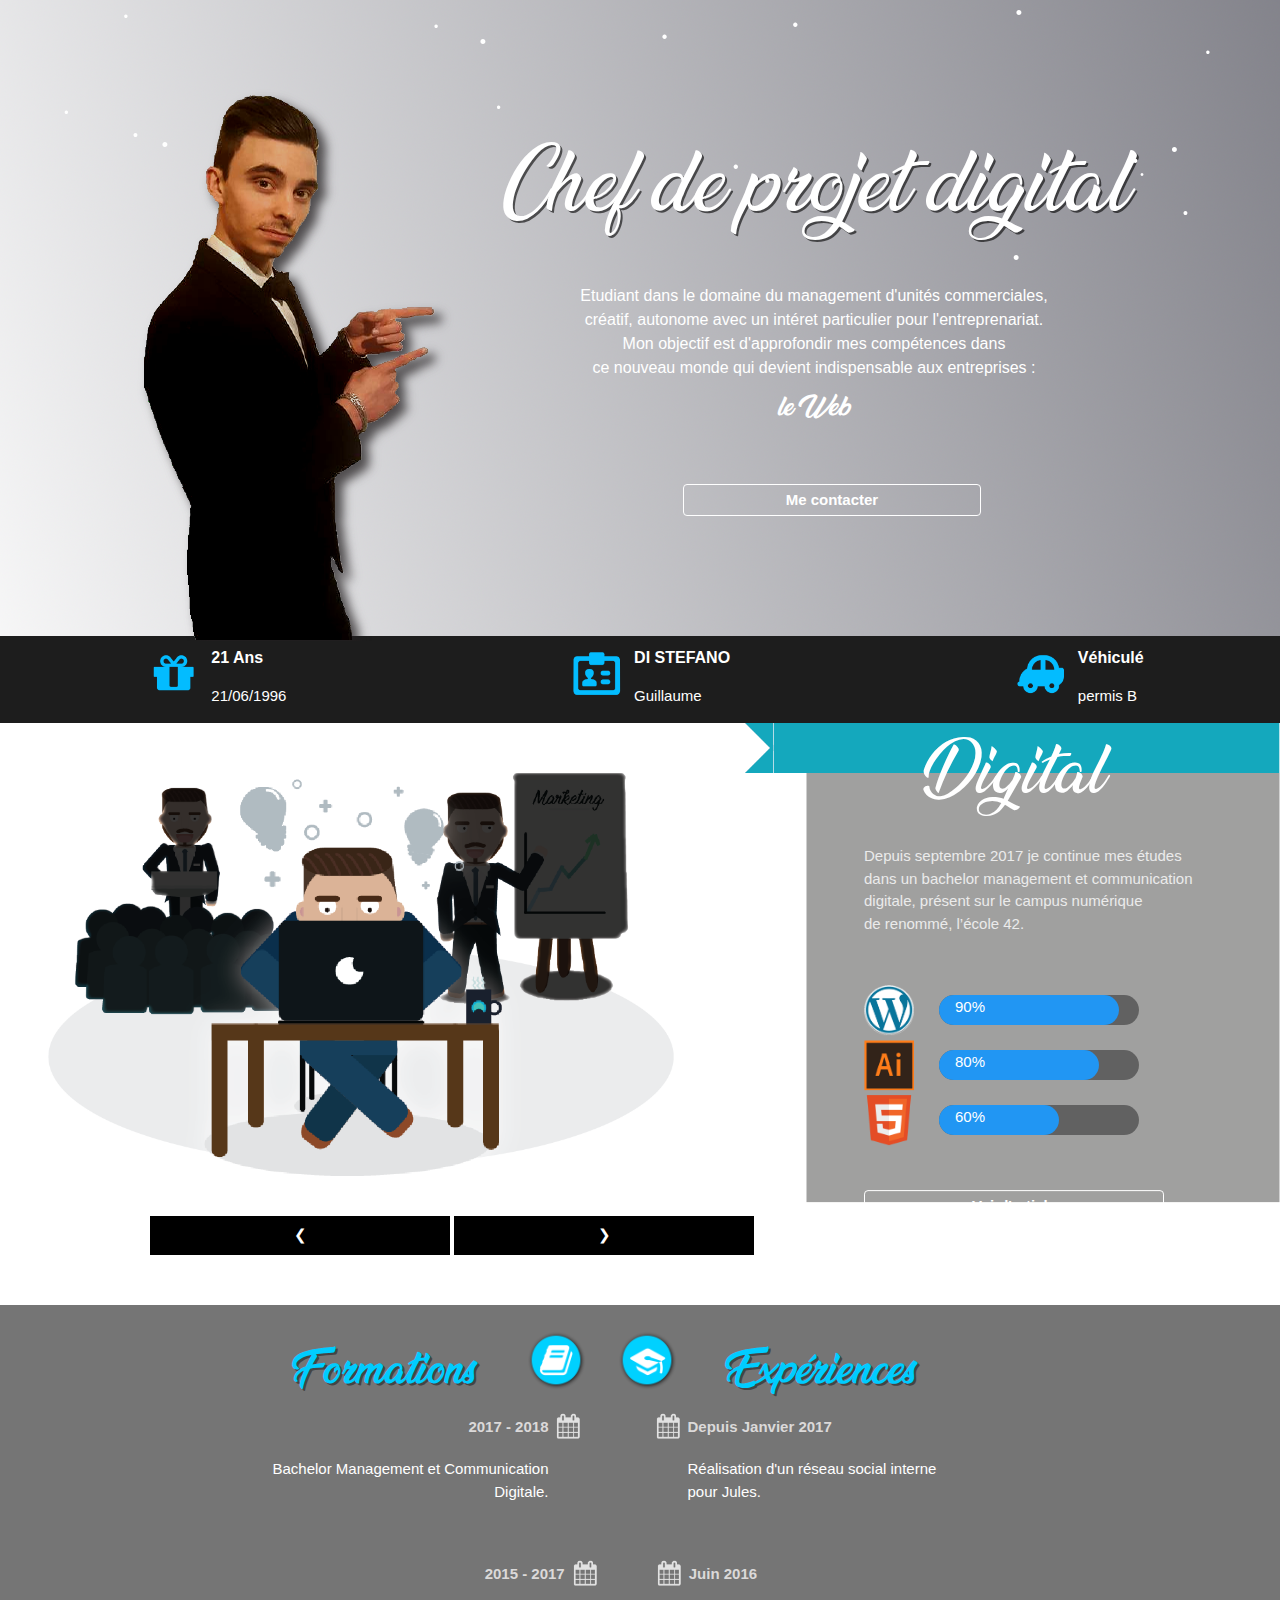
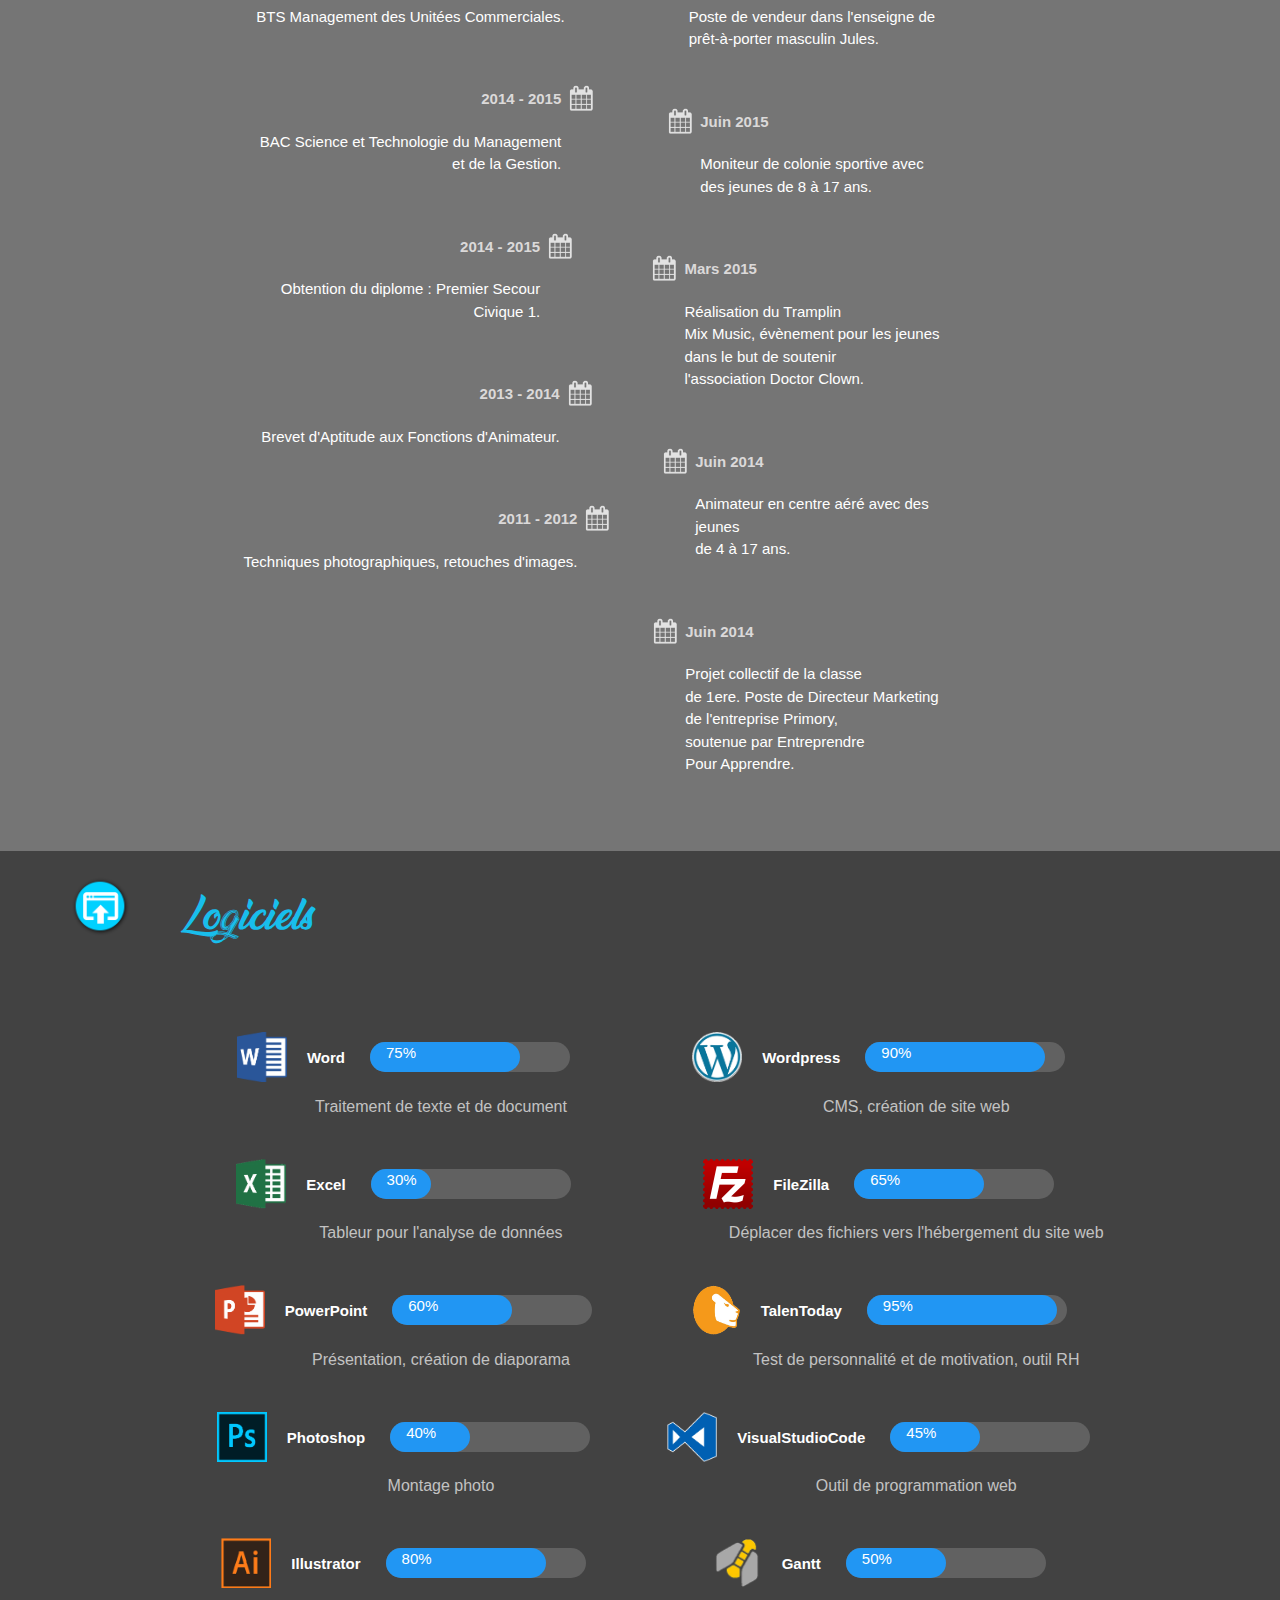
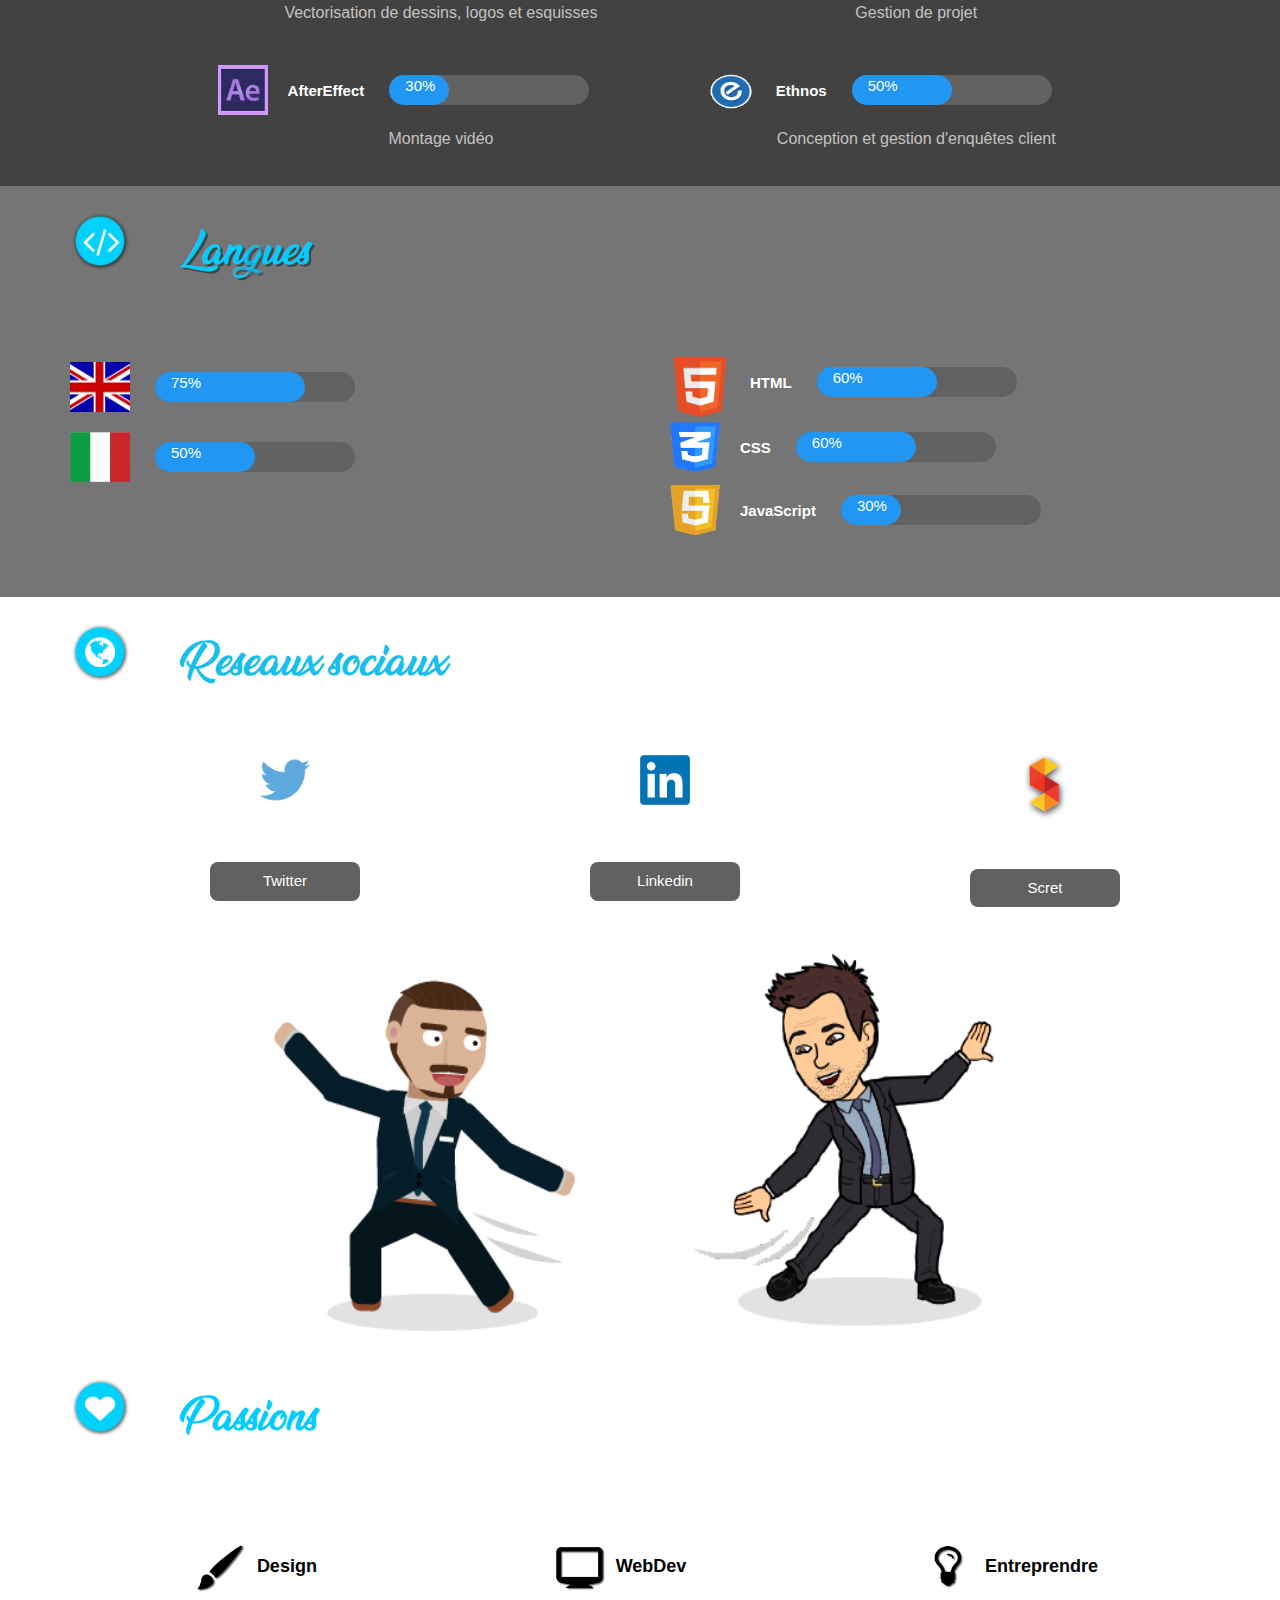
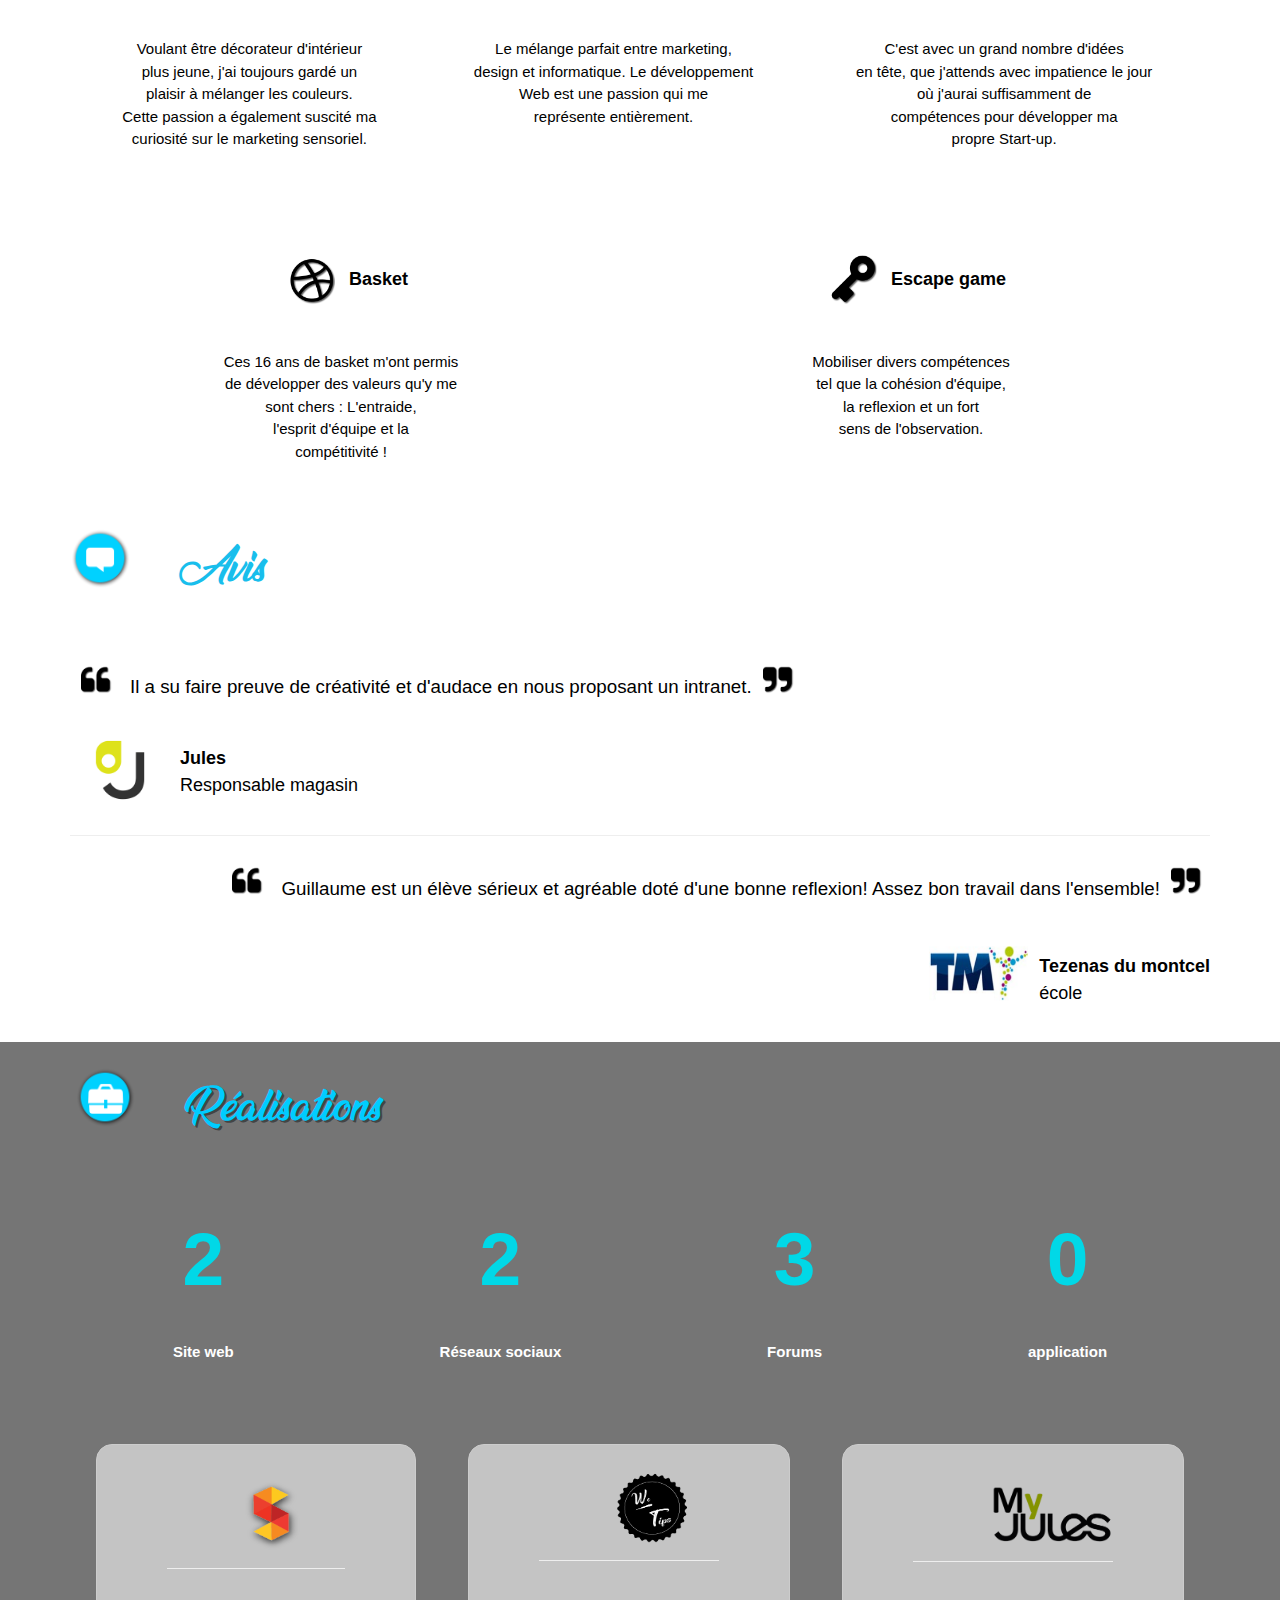
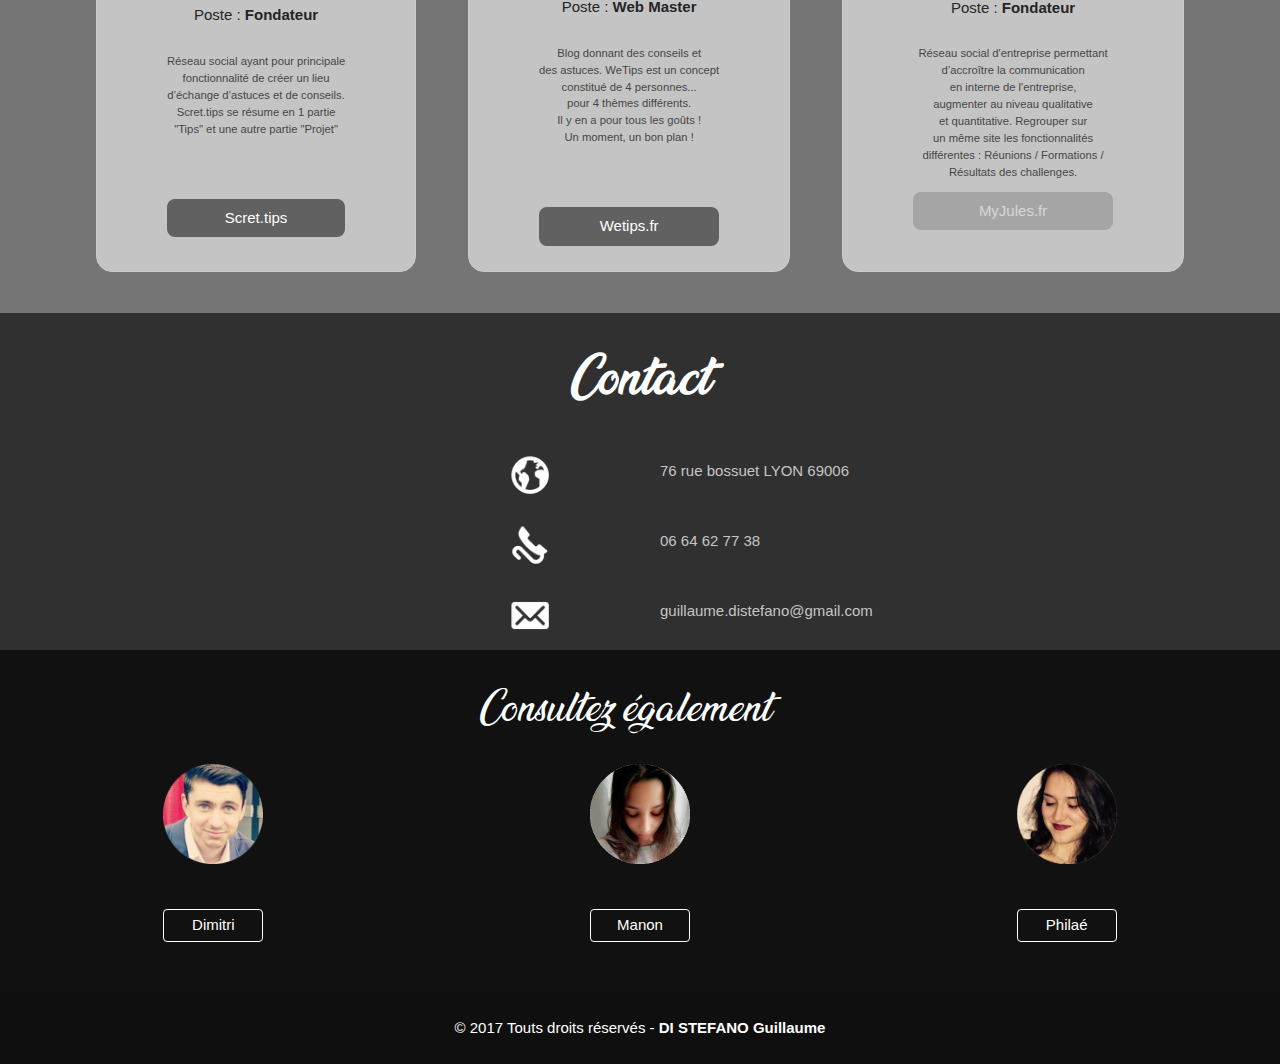
==== index.html @ eafaacdc "Upload 9" ====
<!Doctype html>

<html  lang="fr">

<head>
    <title>DI STEFANO Guillaume</title>
    <meta name="description" content="Etudiant en alternant dans le domaine du management et de la communication digitale. Créatif, autonome et entrepreneur."
    />
    <link rel="stylesheet" href="w3/w3.css" />
    <link rel="stylesheet" href="index.css" />
    <meta charset="UTF-8" />

    <!-- Chute de neige -->
    <script src="snowstorm.js"></script>

    <!-- Carousel -->
    <style>
        .mySlides {
            display: none
        }

        .w3-left,
        .w3-right,
        .w3-badge {
            cursor: pointer
        }

        .w3-badge {
            height: 13px;
            width: 13px;
            padding: 0
        }
    </style>

    <!-- Google analytics -->
    <script async src="https://www.googletagmanager.com/gtag/js?id=UA-108250518-1"></script>
    <script>
        window.dataLayer = window.dataLayer || [];
        function gtag() { dataLayer.push(arguments); }
        gtag('js', new Date());
        gtag('config', 'UA-108250518-1');
    </script>
</head>

<body>
    <header>
        <img src="images/hub.png" alt="guillaume-thème3">
        <div class="contain">
            <h1 style="text-shadow:2px 2px 0 #0202029c;font-size:500%;text-align:center" class="w3-container w3-text-white">Chef de projet digital</h1>
            <h6 style="text-align:center" class="w3-text-white">Etudiant dans le domaine du management d'unités commerciales,
                <br> créatif, autonome avec un intéret particulier pour l'entreprenariat.
                <br> Mon objectif est d'approfondir mes compétences dans
                <br>ce nouveau monde qui devient indispensable aux entreprises :
            </h6>
            <h5 style="text-align:center;font-size:150%" class="w3-text-white">
                <b>le Web</b>
            </h5>
            <a href="#contact" class="w3-button w3-round w3-border w3-border-white w3-text-white w3-padding-small w3-btn w3-ripple w3-hover-white"
                style="width:45%">
                <b>Me contacter</b>
            </a>
        </div>
    </header>
    <section>
        <!--Informations-->
        <div class="info">
            <div class="age">
                <img src="icones/anniversaire.png" alt="anniversaire" width="75" height="75">
                <div>
                    <h6 class="w3-text-white">
                        <b>21 Ans</b>
                    </h6>
                    <p class="w3-text-white">21/06/1996</p>
                </div>
            </div>
            <div class="identite">
                <img src="icones/identité.png" alt="identité" width="75" height="75">
                <div>
                    <h6 class="w3-text-white">
                        <b>DI STEFANO</b>
                    </h6>
                    <p class="w3-text-white">Guillaume</p>
                </div>
            </div>
            <div class="voiture">
                <img src="icones/voiture.png" alt="voiture" width="75" height="75">
                <div>
                    <h6 class="w3-text-white">
                        <b>Véhiculé</b>
                    </h6>
                    <p class="w3-text-white">permis B</p>
                </div>
            </div>
        </div>
        <!--carousel-->
        <div class="carousel w3-content w3-display-container carousel" style="max-width:100%">
            <div class="slide w3-display-container mySlides w3-animate-opacity">
                <img src="images/digital.png" alt="digital" style="width:100%">
                <div class="w3-display-right w3-container">
                    <h1 style="font-size:400%; color:rgb(255, 255, 255);text-align:center">Digital</h1>
                    <p style="font-size:100%; color:rgb(235, 235, 235)" class="paragraphe">Depuis septembre 2017 je continue mes études
                        <br>dans un bachelor management et communication
                        <br>digitale, présent sur le campus numérique
                        <br>de renommé, l’école 42.</p>
                    <div class="log-row">
                        <img src="images/wordpress.png" alt="Wordpress" width="50" height="50">
                        <div class="w3-dark-grey w3-round-xlarge barre" style="height:30px;width:200px">
                            <div class="w3-container w3-blue w3-round-xlarge" style="height:30px;width:90%">90%</div>
                        </div>
                    </div>
                    <div class="log-row">
                        <img src="images/illustrator.png" alt="Illustrator" width="50" height="50">
                        <div class="w3-dark-grey w3-round-xlarge barre" style="height:30px;width:200px">
                            <div class="w3-container w3-blue w3-round-xlarge" style="height:30px;width:80%">80%</div>
                        </div>
                    </div>
                    <div class="log-row">
                        <img src="images/html.png" alt="HTML" width="50" height="50">
                        <div class="w3-dark-grey w3-round-xlarge barre" style="height:30px;width:200px">
                            <div class="w3-container w3-blue w3-round-xlarge" style="height:30px;width:60%">60%</div>
                        </div>
                    </div>
                    <a href="digital.html" class="w3-button w3-round w3-border w3-border-white w3-text-white w3-padding-small w3-btn w3-ripple w3-hover-white"
                        style="width:75%">
                        <b>Voir l'article</b>
                    </a>
                </div>
            </div>
            <div class="slide w3-display-container mySlides w3-animate-opacity">
                <img src="images/management.png" alt="management" style="width:100%">
                <div class="w3-display-right w3-container">
                    <h1 style="font-size:400%; color:rgb(255, 255, 255);text-align:center">Management</h1>
                    <p style="font-size:100%; color:rgb(235, 235, 235)" class="paragraphe">Lorem IPSUM, cest texte est une description de
                        <br> mon approche du management, exemple de
                        <br> l'orem ipsum</p>
                    <div class="log-row">
                        <img src="images/talentoday.png" alt="Talentoday" width="50" height="50">
                        <div class="w3-dark-grey w3-round-xlarge barre" style="height:30px;width:200px">
                            <div class="w3-container w3-blue w3-round-xlarge" style="height:30px;width:95%">95%</div>
                        </div>
                    </div>
                    <div class="log-row">
                        <img src="images/gantt.png" alt="Gantt" width="50" height="50">
                        <div class="w3-dark-grey w3-round-xlarge barre" style="height:30px;width:200px">
                            <div class="w3-container w3-blue w3-round-xlarge" style="height:30px;width:50%">50%</div>
                        </div>
                    </div>
                    <a href="management.html" class="w3-button w3-round w3-border w3-border-white w3-text-white w3-padding-small w3-btn w3-ripple w3-hover-white"
                        style="width:75%">
                        <b>Voir l'article</b>
                    </a>
                </div>
            </div>
            <div class="slide w3-display-container mySlides w3-animate-opacity">
                <img src="images/marketing.png" alt="marketing" style="width:100%">
                <div class="w3-display-right w3-container">
                    <h1 style="font-size:400%; color:rgb(255, 255, 255);text-align:center">Marketing</h1>
                    <p style="font-size:100%; color:rgb(235, 235, 235)" class="paragraphe">depuis septembre 2017 je continue mes études dans
                        <br>un bachelor management et communication digitale,
                        <br>présent sur le campus numérique de renommé, l’école 42.</p>
                    <div class="log-row">
                        <img src="images/ethnos.png" alt="Ethnos" width="50" height="50">
                        <div class="w3-dark-grey w3-round-xlarge barre" style="height:30px;width:200px">
                            <div class="w3-container w3-blue w3-round-xlarge" style="height:30px;width:50%">50%</div>
                        </div>
                    </div>
                    <a href="marketing.html" class="w3-button w3-round w3-border w3-border-white w3-text-white w3-padding-small w3-btn w3-ripple w3-hover-white"
                        style="width:75%">
                        <b>Voir l'article</b>
                    </a>
                </div>
            </div>
            <div class="button-slider">
                <button class="w3-button w3-black w3-hover-teal" style="width:300px" onclick="plusDivs(-1)">&#10094;</button>
                <button class="w3-button w3-black w3-hover-teal" style="width:300px" onclick="plusDivs(1)">&#10095;</button>
            </div>
            <script>
                var slideIndex = 1;
                showDivs(slideIndex);

                function plusDivs(n) {
                    showDivs(slideIndex += n);
                }

                function currentDiv(n) {
                    showDivs(slideIndex = n);
                }

                function showDivs(n) {
                    var i;
                    var x = document.getElementsByClassName("mySlides");
                    var dots = document.getElementsByClassName("demo");
                    if (n > x.length) { slideIndex = 1 }
                    if (n < 1) { slideIndex = x.length }
                    for (i = 0; i < x.length; i++) {
                        x[i].style.display = "none";
                    }
                    for (i = 0; i < dots.length; i++) {
                        dots[i].className = dots[i].className.replace(" w3-white", "");
                    }
                    x[slideIndex - 1].style.display = "block";
                    dots[slideIndex - 1].className += " w3-white";
                }
            </script>
            <!--Exp + formations-->
            <div class="cv">
                <div class="formation">
                    <div class="titre">
                        <h2 style="font-size:250%; text-shadow:2px 2px 0 #444444;color:rgb(0, 204, 255)">
                            <b>Formations</b>
                        </h2>
                        <img src="icones/formations.png" alt="formations" width="60" height="60">
                    </div>
                    <div class="form-contain">
                        <div class="contain">
                            <div class="inf">
                                <h6 style="font-size:100%;text-align:right;color:rgb(219, 217, 217)">
                                    <b>2017 - 2018</b>
                                </h6>
                                <h5 style="font-size:100%;text-align:right;color:rgb(255, 255, 255)">Bachelor Management et Communication
                                    <br> Digitale.</h5>
                            </div>
                            <img src="icones/calendrier.png" alt="calendrier" width="40" height="40">
                        </div>
                        <div class="contain">
                            <div class="inf">
                                <h6 style="font-size:100%;text-align:right;color:rgb(219, 217, 217)">
                                    <b>2015 - 2017</b>
                                </h6>
                                <h5 style="font-size:100%;text-align:right;color:rgb(255, 255, 255)">BTS Management des Unitées Commerciales.</h5>
                            </div>
                            <img src="icones/calendrier.png" alt="calendrier" width="40" height="40">
                        </div>
                        <div class="contain">
                            <div class="inf">
                                <h6 style="font-size:100%;text-align:right;color:rgb(219, 217, 217)">
                                    <b>2014 - 2015</b>
                                </h6>
                                <h5 style="font-size:100%;text-align:right;color:rgb(255, 255, 255)">BAC Science et Technologie du Management
                                    <br>et de la Gestion.</h5>
                            </div>
                            <img src="icones/calendrier.png" alt="calendrier" width="40" height="40">
                        </div>
                        <div class="contain">
                            <div class="inf">
                                <h6 style="font-size:100%;text-align:right;color:rgb(219, 217, 217)">
                                    <b>2014 - 2015</b>
                                </h6>
                                <h5 style="font-size:100%;text-align:right;color:rgb(255, 255, 255)">Obtention du diplome : Premier Secour
                                    <br>Civique 1.</h5>
                            </div>
                            <img src="icones/calendrier.png" alt="calendrier" width="40" height="40">
                        </div>
                        <div class="contain">
                            <div class="inf">
                                <h6 style="font-size:100%;text-align:right;color:rgb(219, 217, 217)">
                                    <b>2013 - 2014</b>
                                </h6>
                                <h5 style="font-size:100%;text-align:right;color:rgb(255, 255, 255)">Brevet d'Aptitude aux Fonctions d'Animateur.</h5>
                            </div>
                            <img src="icones/calendrier.png" alt="calendrier" width="40" height="40">
                        </div>
                        <div class="contain">
                            <div class="inf">
                                <h6 style="font-size:100%;text-align:right;color:rgb(219, 217, 217)">
                                    <b>2011 - 2012</b>
                                </h6>
                                <h5 style="font-size:100%;text-align:right;color:rgb(255, 255, 255)">Techniques photographiques, retouches d'images.</h5>
                            </div>
                            <img src="icones/calendrier.png" alt="calendrier" width="40" height="40">
                        </div>
                    </div>
                </div>
                <div class="experience">
                    <div class="titre">
                        <img src="icones/experiences.png" alt="experiences" width="60" height="60">
                        <h2 style="font-size:250%; text-shadow:2px 2px 0 #444444;color:rgb(0, 204, 255)">
                            <b>Expériences</b>
                        </h2>
                    </div>
                    <div class="exp-contain">
                        <div class="contain">
                            <img src="icones/calendrier.png" alt="calendrier" width="40" height="40">
                            <div class="inf">
                                <h6 style="font-size:100%;color:rgb(219, 217, 217)">
                                    <b>Depuis Janvier 2017</b>
                                </h6>
                                <h5 style="font-size:100%;color:rgb(255, 255, 255)">Réalisation d'un réseau social interne
                                    <br> pour Jules.</h5>
                            </div>
                        </div>
                        <div class="contain">
                            <img src="icones/calendrier.png" alt="calendrier" width="40" height="40">
                            <div class="inf">
                                <h6 style="font-size:100%;color:rgb(219, 217, 217)">
                                    <b>Juin 2016</b>
                                </h6>
                                <h5 style="font-size:100%;color:rgb(255, 255, 255)">Poste de vendeur dans l'enseigne de
                                    <br>prêt-à-porter masculin Jules.</h5>
                            </div>
                        </div>
                        <div class="contain">
                            <img src="icones/calendrier.png" alt="calendrier" width="40" height="40">
                            <div class="inf">
                                <h6 style="font-size:100%;color:rgb(219, 217, 217)">
                                    <b>Juin 2015</b>
                                </h6>
                                <h5 style="font-size:100%;color:rgb(255, 255, 255)">Moniteur de colonie sportive avec
                                    <br>des jeunes de 8 à 17 ans.</h5>
                            </div>
                        </div>
                        <div class="contain">
                            <img src="icones/calendrier.png" alt="calendrier" width="40" height="40">
                            <div class="inf">
                                <h6 style="font-size:100%;color:rgb(219, 217, 217)">
                                    <b>Mars 2015</b>
                                </h6>
                                <h5 style="font-size:100%;color:rgb(255, 255, 255)">Réalisation du Tramplin
                                    <br> Mix Music, évènement pour les jeunes
                                    <br> dans le but de soutenir
                                    <br> l'association Doctor Clown.</h5>
                            </div>
                        </div>
                        <div class="contain">
                            <img src="icones/calendrier.png" alt="calendrier" width="40" height="40">
                            <div class="inf">
                                <h6 style="font-size:100%;color:rgb(219, 217, 217)">
                                    <b>Juin 2014</b>
                                </h6>
                                <h5 style="font-size:100%;color:rgb(255, 255, 255)">Animateur en centre aéré avec des
                                    <br>jeunes
                                    <br> de 4 à 17 ans.</h5>
                            </div>
                        </div>
                        <div class="contain">
                            <img src="icones/calendrier.png" alt="calendrier" width="40" height="40">
                            <div class="inf">
                                <h6 style="font-size:100%;color:rgb(219, 217, 217)">
                                    <b>Juin 2014</b>
                                </h6>
                                <h5 style="font-size:100%;color:rgb(255, 255, 255)">Projet collectif de la classe
                                    <br> de 1ere. Poste de Directeur Marketing
                                    <br> de l'entreprise Primory,
                                    <br> soutenue par Entreprendre
                                    <br> Pour Apprendre.</h5>
                            </div>
                        </div>
                    </div>
                </div>
            </div>
            <div class="section">
                <!--LOGICIELS-->
                <div class="logiciels">
                    <div class="titre">
                        <img src="icones/logiciels.png" alt="logiciels" width="60" height="60">
                        <h2 style="font-size:250%; color:rgb(24, 190, 236);">
                            <b>Logiciels</b>
                        </h2>
                    </div>
                    <div class="log-contain">
                        <div class="log-contain-column">
                            <div class="log-contain-column row">
                                <img src="images/word.png" alt="word" width="50" height="50">
                                <p style="text-align:center;color:white">
                                    <b>Word</b>
                                </p>
                                <div class="w3-dark-grey w3-round-xlarge barre" style="height:30px;width:200px">
                                    <div class="w3-container w3-blue w3-round-xlarge" style="height:30px;width:75%">75%</div>
                                </div>
                            </div>
                            <h6 style="text-align:center;color:rgb(194, 194, 194)">Traitement de texte et de document</h6>
                            <div class="log-contain-column row">
                                <img src="images/excel.jpg" alt="excel" width="50" height="50">
                                <p style="text-align:center;color:white">
                                    <b>Excel</b>
                                </p>
                                <div class="w3-dark-grey w3-round-xlarge barre" style="height:30px;width:200px">
                                    <div class="w3-container w3-blue w3-round-xlarge" style="height:30px;width:30%">30%</div>
                                </div>
                            </div>
                            <h6 style="text-align:center;color:rgb(194, 194, 194)">Tableur pour l'analyse de données</h6>
                            <div class="log-contain-column row">
                                <img src="images/powerpoint.jpg" alt="powerpoint" width="50" height="50">
                                <p style="text-align:center;color:white">
                                    <b>PowerPoint</b>
                                </p>
                                <div class="w3-dark-grey w3-round-xlarge barre" style="height:30px;width:200px">
                                    <div class="w3-container w3-blue w3-round-xlarge" style="height:30px;width:60%">60%</div>
                                </div>
                            </div>
                            <h6 style="text-align:center;color:rgb(194, 194, 194)">Présentation, création de diaporama</h6>
                            <div class="log-contain-column row">
                                <img src="images/photoshop.png" alt="PhotoShop" width="50" height="50">
                                <p style="text-align:center;color:white">
                                    <b>Photoshop</b>
                                </p>
                                <div class="w3-dark-grey w3-round-xlarge barre" style="height:30px;width:200px">
                                    <div class="w3-container w3-blue w3-round-xlarge" style="height:30px;width:40%">40%</div>
                                </div>
                            </div>
                            <h6 style="text-align:center;color:rgb(194, 194, 194)">Montage photo</h6>
                            <div class="log-contain-column row">
                                <img src="images/illustrator.png" alt="Illustrator" width="50" height="50">
                                <p style="text-align:center;color:white">
                                    <b>Illustrator</b>
                                </p>
                                <div class="w3-dark-grey w3-round-xlarge barre" style="height:30px;width:200px">
                                    <div class="w3-container w3-blue w3-round-xlarge" style="height:30px;width:80%">80%</div>
                                </div>
                            </div>
                            <h6 style="text-align:center;color:rgb(194, 194, 194)">Vectorisation de dessins, logos et esquisses</h6>
                            <div class="log-contain-column row">
                                <img src="images/Aftereffect.jpg" alt="AfterEffect" width="50" height="50">
                                <p style="text-align:center;color:white">
                                    <b>AfterEffect</b>
                                </p>
                                <div class="w3-dark-grey w3-round-xlarge barre" style="height:30px;width:200px">
                                    <div class="w3-container w3-blue w3-round-xlarge" style="height:30px;width:30%">30%</div>
                                </div>
                            </div>
                            <h6 style="text-align:center;color:rgb(194, 194, 194)">Montage vidéo</h6>
                        </div>
                        <div class="log-contain-column">
                            <div class="log-contain-column row">
                                <img src="images/wordpress.png" alt="Wordpress" width="50" height="50">
                                <p style="text-align:center;color:white">
                                    <b>Wordpress</b>
                                </p>
                                <div class="w3-dark-grey w3-round-xlarge barre" style="height:30px;width:200px">
                                    <div class="w3-container w3-blue w3-round-xlarge" style="height:30px;width:90%">90%</div>
                                </div>
                            </div>
                            <h6 style="text-align:center;color:rgb(194, 194, 194)">CMS, création de site web</h6>
                            <div class="log-contain-column row">
                                <img src="images/filezilla.png" alt="Filezilla" width="50" height="50">
                                <p style="text-align:center;color:white">
                                    <b>FileZilla</b>
                                </p>
                                <div class="w3-dark-grey w3-round-xlarge barre" style="height:30px;width:200px">
                                    <div class="w3-container w3-blue w3-round-xlarge" style="height:30px;width:65%">65%</div>
                                </div>
                            </div>
                            <h6 style="text-align:center;color:rgb(194, 194, 194)">Déplacer des fichiers vers l'hébergement du site web</h6>
                            <div class="log-contain-column row">
                                <img src="images/talentoday.png" alt="Talentoday" width="50" height="50">
                                <p style="text-align:center;color:white">
                                    <b>TalenToday</b>
                                </p>
                                <div class="w3-dark-grey w3-round-xlarge barre" style="height:30px;width:200px">
                                    <div class="w3-container w3-blue w3-round-xlarge" style="height:30px;width:95%">95%</div>
                                </div>
                            </div>
                            <h6 style="text-align:center;color:rgb(194, 194, 194)">Test de personnalité et de motivation, outil RH</h6>
                            <div class="log-contain-column row">
                                <img src="images/visual.png" alt="Visual" width="50" height="50">
                                <p style="text-align:center;color:white">
                                    <b>VisualStudioCode</b>
                                </p>
                                <div class="w3-dark-grey w3-round-xlarge barre" style="height:30px;width:200px">
                                    <div class="w3-container w3-blue w3-round-xlarge" style="height:30px;width:45%">45%</div>
                                </div>
                            </div>
                            <h6 style="text-align:center;color:rgb(194, 194, 194)">Outil de programmation web</h6>
                            <div class="log-contain-column row">
                                <img src="images/gantt.png" alt="Gantt" width="50" height="50">
                                <p style="text-align:center;color:white">
                                    <b>Gantt</b>
                                </p>
                                <div class="w3-dark-grey w3-round-xlarge barre" style="height:30px;width:200px">
                                    <div class="w3-container w3-blue w3-round-xlarge" style="height:30px;width:50%">50%</div>
                                </div>
                            </div>
                            <h6 style="text-align:center;color:rgb(194, 194, 194)">Gestion de projet</h6>
                            <div class="log-contain-column row">
                                <img src="images/ethnos.png" alt="Ethnos" width="50" height="50">
                                <p style="text-align:center;color:white">
                                    <b>Ethnos</b>
                                </p>
                                <div class="w3-dark-grey w3-round-xlarge barre" style="height:30px;width:200px">
                                    <div class="w3-container w3-blue w3-round-xlarge" style="height:30px;width:50%">50%</div>
                                </div>
                            </div>
                            <h6 style="text-align:center;color:rgb(194, 194, 194)">Conception et gestion d'enquêtes client</h6>
                        </div>
                    </div>
                </div>
                <!--LANGUES-->
                <div class="langues">
                    <div class="titre">
                        <img src="icones/langues.png" alt="langues" width="60" height="60">
                        <h2 style="font-size:250%; text-shadow:2px 2px 0 #444444;color:rgb(0, 204, 255)">
                            <b>Langues</b>
                        </h2>
                    </div>
                    <div class="lan">
                        <div class="lan-contain">
                            <div class="lan-contain-cult">
                                <img src="images/anglais.png" alt="anglais" width="60" height="50">
                                <div class="w3-dark-grey w3-round-xlarge barre" style="height:30px;width:200px">
                                    <div class="w3-container w3-blue w3-round-xlarge" style="height:30px;width:75%">75%</div>
                                </div>
                            </div>
                            <div class="lan-contain-cult">
                                <img src="images/italien.png" alt="italien" width="60" height="50">
                                <div class="w3-dark-grey w3-round-xlarge barre" style="height:30px;width:200px">
                                    <div class="w3-container w3-blue w3-round-xlarge" style="height:30px;width:50%">50%</div>
                                </div>
                            </div>
                        </div>
                        <div class="w3-light-grey w3-round-xlarge barre" style="height:250px;width:3px"></div>
                        <div class="lan-contain">
                            <div class="lan-contain-prog">
                                <div class="lan-contain-prog-1">
                                    <img src="images/html.png" alt="HTML" width="60" height="60">
                                    <p style="text-align:center;color:white">
                                        <b>HTML</b>
                                    </p>
                                    <div class="w3-dark-grey w3-round-xlarge barre" style="height:30px;width:200px">
                                        <div class="w3-container w3-blue w3-round-xlarge" style="height:30px;width:60%">60%</div>
                                    </div>
                                </div>
                                <div class="lan-contain-prog-1">
                                    <img src="images/css.png" alt="CSS" width="50" height="50">
                                    <p style="text-align:center;color:white">
                                        <b>CSS</b>
                                    </p>
                                    <div class="w3-dark-grey w3-round-xlarge barre" style="height:30px;width:200px">
                                        <div class="w3-container w3-blue w3-round-xlarge" style="height:30px;width:60%">60%</div>
                                    </div>
                                </div>
                                <div class="lan-contain-prog-1">
                                    <img src="images/javascript.png" alt="langues" width="50" height="50">
                                    <p style="text-align:center;color:white">
                                        <b>JavaScript</b>
                                    </p>
                                    <div class="w3-dark-grey w3-round-xlarge barre" style="height:30px;width:200px">
                                        <div class="w3-container w3-blue w3-round-xlarge" style="height:30px;width:30%">30%</div>
                                    </div>
                                </div>
                            </div>
                        </div>
                    </div>
                </div>
                <!--RS-->
                <div class="rs">
                    <div class="titre">
                        <img src="icones/rs.png" alt="reseaux sociaux" width="60" height="60">
                        <h2 style="font-size:250%; color:rgb(24, 190, 236);">
                            <b>Reseaux sociaux</b>
                        </h2>
                    </div>
                    <div class="rs-contain">
                        <div class="rs-contain-1">
                            <img src="icones/twitter.png" alt="twitter" width="50" height="50">
                            <a href="https://twitter.com/SCRET_tips" class="w3-button w3-ripple w3-dark-grey w3-hover-blue w3-round-large" style="width:150%">Twitter
                            </a>
                        </div>
                        <div class="rs-contain-1">
                            <img src="icones/linkedin.png" alt="linkedin" width="50" height="50">
                            <a href="https://www.linkedin.com/in/guillaume-di-stefano-882b91112/" class="w3-button w3-ripple w3-dark-grey w3-hover-blue w3-round-large"
                                style="width:150%">Linkedin
                            </a>
                        </div>
                        <div class="rs-contain-1">
                            <img src="images/scret.png" alt="scret" width="50" height="75">
                            <a href="http://scret.tips/membres/distef/" class="w3-button w3-ripple w3-dark-grey w3-hover-blue w3-round-large" style="width:150%">Scret
                            </a>
                        </div>
                    </div>
                    <div class="rs-image">
                        <img src="images/rs.png" alt="reseaux sociaux" width="750" height="400">
                    </div>
                </div>
                <!--PASSIONS-->
                <div class="passions">
                    <div class="titre">
                        <img src="icones/passions.png" alt="passions" width="60" height="60">
                        <h2 style="font-size:250%; color:rgb(0, 204, 255)">
                            <b>Passions</b>
                        </h2>
                    </div>
                    <div class="pas-contain">
                        <div class="pass-contain-1">
                            <div class="titre">
                                <img src="icones/design.png" alt="Design" width="75" height="75">
                                <h5 style="text-align:center;color:rgb(0, 0, 0)">
                                    <b>Design</b>
                                </h5>
                            </div>
                            <p style="text-align:center;color:rgb(0, 0, 0)">Voulant être décorateur d'intérieur
                                <br> plus jeune, j'ai toujours gardé un
                                <br> plaisir à mélanger les couleurs.
                                <br> Cette passion a également suscité ma
                                <br> curiosité sur le marketing sensoriel.</p>
                        </div>
                        <div class="pass-contain-1">
                            <div class="titre">
                                <img src="icones/devweb.png" alt="DevWeb" width="75" height="75">
                                <h5 style="text-align:center;color:rgb(0, 0, 0)">
                                    <b>WebDev</b>
                                </h5>
                            </div>
                            <p style="text-align:center;color:rgb(0, 0, 0)">Le mélange parfait entre marketing,
                                <br> design et informatique. Le développement
                                <br> Web est une passion qui me
                                <br> représente entièrement.</p>
                        </div>
                        <div class="pass-contain-1">
                            <div class="titre">
                                <img src="icones/entrepreunariat.png" alt="entreprendre" width="75" height="75">
                                <h5 style="text-align:center;color:rgb(0, 0, 0)">
                                    <b>Entreprendre</b>
                                </h5>
                            </div>
                            <p style="text-align:center;color:rgb(0, 0, 0)">C'est avec un grand nombre d'idées
                                <br> en tête, que j'attends avec impatience le jour
                                <br> où j'aurai suffisamment de
                                <br> compétences pour développer ma
                                <br> propre Start-up.</p>
                        </div>
                    </div>
                    <div class="pas-contain">
                        <div class="pass-contain-1">
                            <div class="titre">
                                <img src="icones/basket.png" alt="basket" width="75" height="75">
                                <h5 style="text-align:center;color:rgb(0, 0, 0)">
                                    <b>Basket</b>
                                </h5>
                            </div>
                            <p style="text-align:center;color:rgb(0, 0, 0)">Ces 16 ans de basket m'ont permis
                                <br> de développer des valeurs qu'y me
                                <br> sont chers : L'entraide,
                                <br> l'esprit d'équipe et la
                                <br> compétitivité !</p>
                        </div>
                        <div class="pass-contain-1">
                            <div class="titre">
                                <img src="icones/escapegame.png" alt="EscapeGame" width="75" height="75">
                                <h5 style="text-align:center;color:rgb(0, 0, 0)">
                                    <b>Escape game</b>
                                </h5>
                            </div>
                            <p style="text-align:center;color:rgb(0, 0, 0)">Mobiliser divers compétences
                                <br> tel que la cohésion d'équipe,
                                <br> la reflexion et un fort
                                <br>sens de l'observation.</p>
                        </div>
                    </div>
                </div>
                <!--AVIS-->
                <div class="avis">
                    <div class="titre">
                        <img src="icones/avis.png" alt="avis" width="60" height="60">
                        <h2 style="font-size:250%; color:rgb(24, 190, 236);">
                            <b>Avis</b>
                        </h2>
                    </div>
                    <div class="avi-contain">
                        <div class="avi-contain-1">
                            <img src="icones/open.png" alt="citopen" width="50" height="50">
                            <p style="font-size:125%">Il a su faire preuve de créativité et d'audace en nous proposant un intranet.</p>
                            <img src="icones/close.png" alt="citclose" width="50" height="50">
                        </div>
                        <div class="avi-contain-1-image">
                            <img src="icones/jules.jpg" alt="jules" width="100" height="100">
                            <div class="avi-contain-1-identification">
                                <h5>
                                    <b>Jules</b>
                                    <br>Responsable magasin</h5>
                            </div>
                        </div>
                        <hr>
                        <div class="avi-contain-2">
                            <img src="icones/open.png" alt="citclose" width="50" height="50">
                            <p style="font-size:125%">Guillaume est un élève sérieux et agréable doté d'une bonne reflexion! Assez bon travail dans
                                l'ensemble!
                            </p>
                            <img src="icones/close.png" alt="citclose" width="50" height="50">
                        </div>
                        <div class="avi-contain-2-image">
                            <img src="icones/tezenas.png" alt="tezenas" width="100" height="100">
                            <div class="avi-contain-2-identification">
                                <h5>
                                    <b>Tezenas du montcel</b>
                                    <br>école</h5>
                            </div>
                        </div>
                    </div>
                </div>
                <!--REALISATION-->
                <div class="realisation">
                    <div class="titre">
                        <img src="icones/realisations.png" alt="réalisations" width="60" height="60">
                        <h2 style="font-size:250%; text-shadow:2px 2px 0 #444444;color:rgb(0, 204, 255)">
                            <b>Réalisations</b>
                        </h2>
                    </div>
                    <div class="rea">
                        <div class="rea-contain">
                            <div class="rea-contain-1">
                                <h5 style="text-align:center;color:rgb(1, 216, 231);font-size:500%">
                                    <b>2</b>
                                </h5>
                                <p style="text-align:center;color:white">
                                    <b>Site web</b>
                                </p>
                            </div>
                            <div class="rea-contain-1">
                                <h5 style="text-align:center;color:rgb(1, 216, 231);font-size:500%">
                                    <b>2</b>
                                </h5>
                                <p style="text-align:center;color:white">
                                    <b>Réseaux sociaux</b>
                                </p>
                            </div>
                            <div class="rea-contain-1">
                                <h5 style="text-align:center;color:rgb(1, 216, 231);font-size:500%">
                                    <b>3</b>
                                </h5>
                                <p style="text-align:center;color:white">
                                    <b>Forums</b>
                                </p>
                            </div>
                            <div class="rea-contain-1">
                                <h5 style="text-align:center;color:rgb(1, 216, 231);font-size:500%">
                                    <b>0</b>
                                </h5>
                                <p style="text-align:center;color:white">
                                    <b>application</b>
                                </p>
                            </div>
                        </div>
                        <div class="rea-contain">
                            <div class="rea-contain-2 w3-panel w3-border w3-border-light-grey w3-round-xlarge">
                                <img src="images/scret.png" alt="SCRET" width="60" height="75">
                                <hr>
                                <p style="text-align:center;color:rgb(37, 37, 37)">Poste :
                                    <b>Fondateur</b>
                                </p>
                                <p style="text-align:center;color:rgb(70, 70, 70);font-size:75%">Réseau social ayant pour principale
                                    <br> fonctionnalité de créer un lieu
                                    <br> d’échange d’astuces et de conseils.
                                    <br> Scret.tips se résume en 1 partie
                                    <br> "Tips" et une autre partie "Projet"</p>
                                <a href="http://scret.tips/" class="w3-button w3-ripple w3-dark-grey w3-hover-blue w3-round-large" style="width:100%">Scret.tips
                                </a>
                            </div>
                            <div class="rea-contain-2 w3-panel w3-border w3-border-light-grey w3-round-xlarge">
                                <img src="images/wetips.png" alt="WeTips" width="75" height="75">
                                <hr>
                                <p style="text-align:center;color:rgb(37, 37, 37)">Poste :
                                    <b>Web Master</b>
                                </p>
                                <p style="text-align:center;color:rgb(70, 70, 70);font-size:75%"> Blog donnant des conseils et
                                    <br>des astuces. WeTips est un concept
                                    <br>constitué de 4 personnes...
                                    <br>pour 4 thèmes différents.
                                    <br>Il y en a pour tous les goûts !
                                    <br> Un moment, un bon plan !</p>
                                <a href="http://wetips.fr/" class="w3-button w3-ripple w3-dark-grey w3-hover-blue w3-round-large" style="width:100%">Wetips.fr
                                </a>
                            </div>
                            <div class="rea-contain-2 w3-panel w3-border w3-border-light-grey w3-round-xlarge">
                                <img src="images/myjules.png" alt="WeTips" width="125" height="60">
                                <hr>
                                <p style="text-align:center;color:rgb(37, 37, 37)">Poste :
                                    <b>Fondateur</b>
                                </p>
                                <p style="text-align:center;color:rgb(70, 70, 70);font-size:75%">Réseau social d'entreprise permettant
                                    <br> d’accroître la communication
                                    <br> en interne de l'entreprise,
                                    <br> augmenter au niveau qualitative
                                    <br> et quantitative. Regrouper sur
                                    <br> un même site les fonctionnalités
                                    <br> différentes : Réunions / Formations /
                                    <br>Résultats des challenges.</p>
                                <button class="w3-button w3-ripple w3-dark-grey w3-hover-blue w3-round-large" style="width:100%" disabled>MyJules.fr</button>
                            </div>
                        </div>
                    </div>
                </div>
            </div>
            <!--CONTACT-->
            <div class="contact" id="contact">
                <div class="titre">
                    <h2 style="font-size:300%; text-align:center;color:rgb(255, 255, 255)">
                        <b>Contact</b>
                    </h2>
                </div>
                <div class="con-contain">
                    <img src="icones/map.png" alt="langues" width="60" height="60">
                    <p style="text-align:center;color:rgb(197, 197, 197)">76 rue bossuet LYON 69006</p>
                </div>
                <div class="con-contain">
                    <img src="icones/phone.png" alt="langues" width="60" height="60">
                    <p style="text-align:center;color:rgb(197, 197, 197)">06 64 62 77 38</p>
                </div>
                <div class="con-contain">
                    <img src="icones/mail.png" alt="langues" width="60" height="60">
                    <p style="text-align:center;color:rgb(197, 197, 197)">guillaume.distefano@gmail.com</p>
                </div>
            </div>
            <!-- LINKS -->
            <div class="link-title">
                <h1 style="text-align:center;color:rgb(255, 255, 255)">Consultez également</h1>
            </div>
            <div class="links">
                <div class="profil">
                    <img src="images/dim.png" alt="dimitri" width="100" height="100">
                    <a href="https://esdes-tonnaire-dimitri.github.io/" class="w3-button w3-round w3-border w3-border-white w3-text-white w3-padding-small w3-btn w3-ripple w3-hover-white"
                        style="width:100%">
                        Dimitri
                    </a>
                </div>
                <div class="profil">
                    <img src="images/man.png" alt="manon" width="100" height="100">
                    <a href="https://esdes-ulrich-manon.github.io/" class="w3-button w3-round w3-border w3-border-white w3-text-white w3-padding-small w3-btn w3-ripple w3-hover-white"
                        style="width:100%">
                        Manon
                    </a>
                </div>
                <div class="profil">
                    <img src="images/phi.png" alt="philaé" width="100" height="100">
                    <a href="https://esdes-nazon-philae.github.io/" class="w3-button w3-round w3-border w3-border-white w3-text-white w3-padding-small w3-btn w3-ripple w3-hover-white"
                        style="width:100%">
                        Philaé
                    </a>
                </div>
            </div>
        </div>
    </section>
    <!--FOOTER-->
    <footer>
        <p style="text-align:center" class="w3-text-white">© 2017 Touts droits réservés -
            <b>DI STEFANO Guillaume</b>
        </p>
    </footer>
</body>

</html>
---- index.css ----
<!Doctype html>{
}
@font-face {
	font-family: "Ananda font";
	src: url('font/Ananda-Personal-Use.ttf');
}
header{
    display: flex;
    flex-direction: row;
    justify-content: center;
    background-image:url(images/Back.png);
    padding-top:75px;
}
header a{
    margin-top:50px;
    margin-left:200px;
    display: flex;
    flex-direction: row;  
}
header .contain h1{
    font-family: "Ananda font", sans-serif;
    margin-top:50px;
    margin-bottom:45px;
}
header .contain h5{
    font-family: "Ananda font", sans-serif;
}
h2{
    font-family: "Ananda font", sans-serif;   
}
.info{
    display: flex;
    flex-direction: row;
    justify-content: space-around;
    background-color: rgb(29, 29, 29);
}
.age{
    display: flex;
}
.identite{
    display: flex;
}
.voiture{
    display: flex;
}
.carousel .slide .log-row{
    display: flex;
    flex-direction: row;
    margin-top:10px;
    margin-right:50px;
}
.carousel .paragraphe{
    margin-top:30px;
    margin-bottom:50px;
}
.carousel h1{
    font-family: "Ananda font", sans-serif;
    margin-right:100px;
}
.carousel a{
    margin-top:50px;
}
.button-slider{
    margin-left:150px;
    margin-bottom:50px;
}
.bar{
    display: flex;
    flex-direction: row;
    justify-content: center;    
}
.cv{
    display: flex;
    justify-content: center;
    background-color: rgb(117, 117, 117);
    padding-top: 25px;
    padding-bottom: 25px;
    padding-right: 70px;
}
.cv experience{
    display: flex;
    flex-direction: column;
    justify-content: space-around;
}
.cv formation{
    display: flex;
    flex-direction: column;
    justify-content: space-around;
}
.cv .inf{
    display: flex;
    flex-direction: column;
}
.cv .form-contain{
    display: flex;
    flex-direction: column;
    
}
.cv .contain{
    display: flex;
    flex-direction: row;
    justify-content: center;
}
.cv h2{
    margin-left:50px;
    margin-right:50px;
    font-size:200%
}
.cv h5{
    margin-bottom: 50px;
}
.titre{  
    display: flex;
    flex-direction: row;
}
.section h1{
    margin-left:50px;
    font-size:200%
}
.logiciels .titre{
    background-color: rgb(66, 66, 66);
    display: flex;
    flex-direction: row;
    padding-left: 70px;
    padding-top: 25px;
    padding-bottom: 25px;
    padding-right: 70px;
}
.logiciels h2{
    margin-left:50px;
}
.logiciels .log-contain{
    display: flex;
    flex-direction: row;
    justify-content: center;
    background-color: rgb(66, 66, 66);
    padding-left: 100px;
    padding-top: 25px;
    padding-bottom: 25px;
    
}
.logiciels .log-contain .log-contain-column{
    display: flex;
    flex-direction: column;
    justify-content: center;
}
.logiciels .log-contain .log-contain-column .row{
    display: flex;
    flex-direction: row;
    justify-content: center;
    margin-top: 30px;
}
.logiciels .log-contain p{
    margin-left:20px;
 
}
.langues .titre{
    background-color: rgb(117, 117, 117);
    display: flex;
    flex-direction: row;
    padding-left: 70px;
    padding-top: 25px;
    padding-bottom: 25px;
    padding-right: 70px;
}
.langues h2{
    margin-left:50px;
}
.langues .lan{
    display: flex;
    flex-direction: row;
    justify-content: space-around;
    background-color: rgb(117, 117, 117);
    padding-bottom: 25px;
}
.langues .lan-contain{
    background-color: rgb(117, 117, 117);
    display: flex;
    flex-direction: column;
    padding-left: 70px;
    padding-top: 25px;
    padding-bottom: 25px;
    padding-right: 70px;
}
.langues .lan-contain .lan-contain-cult{
    display: flex;
    flex-direction:row;
    padding-top: 25px;
}
.langues .lan-contain .lan-contain-prog{
    display: flex;
    padding-top: 10px;
    padding-bottom: 10px;
    flex-direction:column;
}
.langues .lan-contain .lan-contain-prog p{
    margin-left:20px;
}
.langues .lan-contain .lan-contain-prog-1{
    display: flex;
    flex-direction:row;
    margin-right:100px;
    padding-top:10px;
}
.rs .titre{
    background-color: rgb(255, 255, 255);
    display: flex;
    flex-direction: row;
    padding-left: 70px;
    padding-top: 25px;
    padding-bottom: 25px;
    padding-right: 70px;
}
.rs h2{
    margin-left:50px;
}
.rs .rs-contain{
    background-color: rgb(255, 255, 255);
    display: flex;
    flex-direction: row;
    justify-content: space-around;
    padding-left: 70px;
    padding-top: 25px;
    padding-bottom: 25px;
    padding-right: 70px;
}
.rs .rs-contain .rs-contain-1{
    display: flex;
    flex-direction: column;
    justify-content: space-around;
}
.rs .rs-contain .rs-contain-1 img{
    margin-left:50px;
}
.rs .rs-image{
    display: flex;
    flex-direction: row;
    justify-content: center;
    padding-bottom: 25px;
}
.passions .titre{
    background-color: rgb(255, 255, 255);
    display: flex;
    flex-direction: row;
    padding-left: 70px;
    padding-top: 25px;
    padding-bottom: 25px;
    padding-right: 70px;
}
.passions h2{
    margin-left:50px;
}
.passions .pas-contain{
    background-color: rgb(255, 255, 255);
    display: flex;
    flex-direction: row;
    justify-content: space-around;
    padding-left: 70px;
    padding-top: 25px;
    padding-bottom: 25px;
    padding-right: 70px;
}
.passions .pas-contain .pas-contain-1{
    background-color: rgb(117, 117, 117);
    display: flex;
    flex-direction: column;
    justify-content: space-around;
}
.passions .pass-contain-1 .titre{
    display: flex;
    flex-direction: row;
}
.passions .pass-contain-1 .titre h5{
    margin-top: 25px;
}
.avis .titre{
    background-color: white;
    display: flex;
    flex-direction: row;
    padding-left: 70px;
    padding-top: 25px;
    padding-bottom: 25px;
    padding-right: 70px;
}
.avis h2{
    margin-left:50px;
}
.avis h5{
    margin-left:10px;
    margin-top:25px;
}
.avis p{
    margin-left:10px;
}
.avis .avi-contain{
    background-color: rgb(255, 255, 255);
    display: flex;
    flex-direction: column;
    padding-left: 70px;
    padding-top: 25px;
    padding-bottom: 25px;
    padding-right: 70px;
}
.avis .avi-contain .avi-contain-1{
    display: flex;
    flex-direction: row;
}
.avis .avi-contain .avi-contain-1-image{
    display: flex;
    flex-direction: row;
}
.avis .avi-contain .avi-contain-1-identification{
    display: flex;
    flex-direction: column;
}
.avis .avi-contain .avi-contain-2{
    display: flex;
    flex-direction: row;
    justify-content: flex-end;
}
.avis .avi-contain .avi-contain-2-image{
    display: flex;
    flex-direction: row;
    justify-content: flex-end;
}
.avis .avi-contain .avi-contain-2-identification{
    display: flex;
    flex-direction: column;
    justify-content: flex-end;
}
.realisation .titre{
    background-color: rgb(117, 117, 117);
    display: flex;
    flex-direction: row;
    padding-top: 25px;
    padding-bottom: 25px;
    padding-right: 70px;
}
.realisation h2{
    margin-left:50px;
}
.realisation .rea{
    display: flex;
    flex-direction: column;
}
.realisation .rea-contain{
    background-color: rgb(117, 117, 117);
    display: flex;
    flex-direction: row;
    justify-content: space-around;
    padding-left: 70px;
    padding-top: 25px;
    padding-bottom: 25px;
    padding-right: 70px;
}
.realisation .rea-contain .rea-contain-1{
    display: flex;
    flex-direction: column;
    justify-content: space-around;
}
.realisation .rea-contain-2{
    background-color: rgb(196, 196, 196);
    display: flex;
    justify-content: center;
    flex-direction: column;
    padding-left: 70px;
    padding-top: 25px;
    padding-bottom: 25px;
    padding-right: 70px;
}
.realisation .rea-contain .rea-contain-description{
    display: flex;
    flex-direction: row;
}
.realisation img{
    margin-left:75px;
}
.contact .titre{
    background-color: rgb(48, 48, 48);
    padding-left: 70px;
    padding-top: 20px;
    padding-bottom: 20px;
    padding-right: 70px;
    display: flex;
    justify-content: center;

}
.contact .con-contain{
    background-color: rgb(48, 48, 48);
    display: flex;
    flex-direction: row;
    padding-left: 500px;
    padding-top: 5px;
    padding-bottom: 10px;
    padding-right: 70px;
}
.contact p{
    margin-left:100px;
}
.links{
    background-color: rgb(17, 17, 17);
    display: flex;
    flex-direction: row;
    justify-content: space-around;
    padding-bottom:50px;
}
.link-title{
    background-color: rgb(17, 17, 17);
    padding-top: 20px;
    padding-bottom: 20px;
    padding-left: 70px;
    display: flex;
    justify-content: center;
}
.links .profil{
    display: flex;
    flex-direction: column;
    justify-content: space-around;
}
footer{
    background-color: rgb(15, 15, 15);
    padding-bottom: 10px;
    padding-top: 10px;
}
.barre{
    margin-top:10px;
    margin-left:25px;
    margin-right:75px;
}
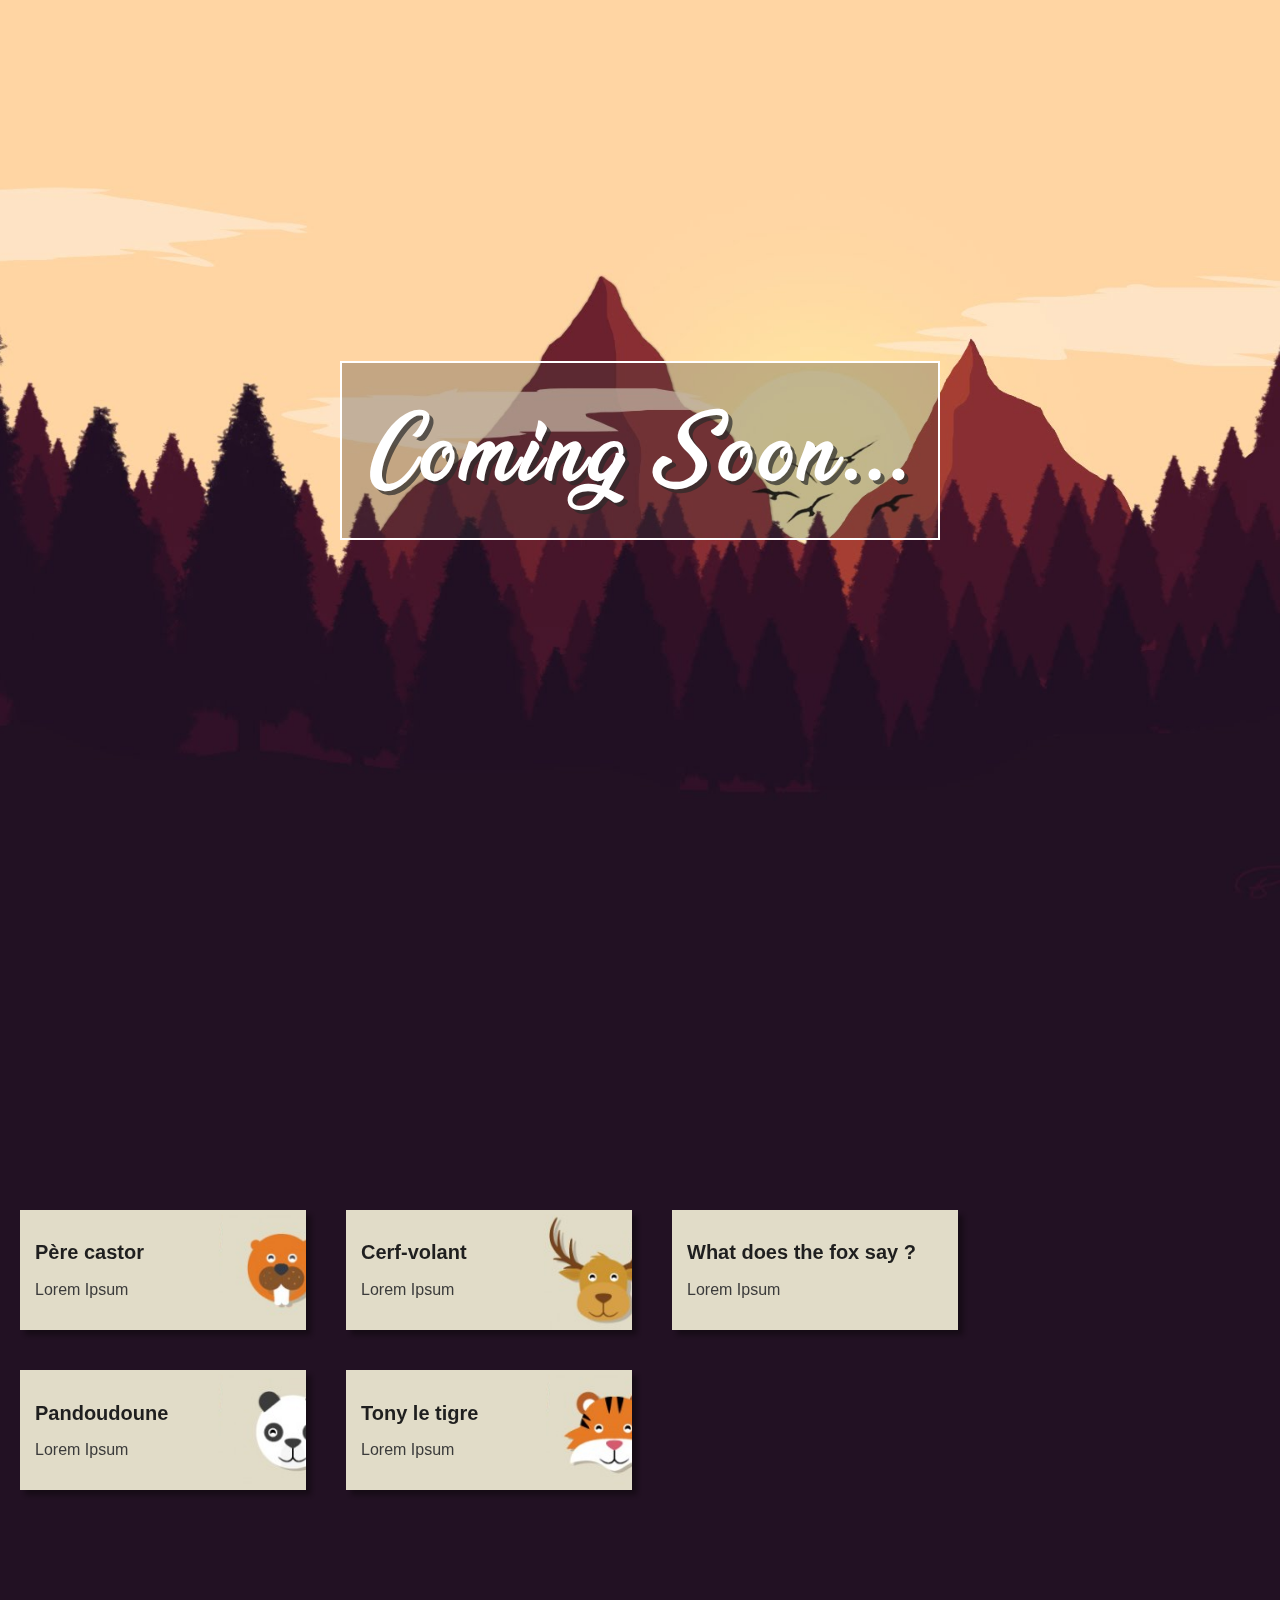
==== commit 4cd39cd6: "Version 1.0" ====
--- a/index.html
+++ b/index.html
@@ -1,840 +1,42 @@
 <!Doctype html>
 
-<html  lang="fr">
-
-<head>
-    <title>DI STEFANO Guillaume</title>
-    <meta name="description" content="Etudiant en alternant dans le domaine du management et de la communication digitale. Créatif, autonome et entrepreneur."
-    />
-    <link rel="stylesheet" href="w3/w3.css" />
-    <link rel="stylesheet" href="index.css" />
-    <meta charset="UTF-8" />
-
-    <!-- Chute de neige -->
-    <script src="snowstorm.js"></script>
-
-    <!-- Carousel -->
-    <style>
-        .mySlides {
-            display: none
-        }
-
-        .w3-left,
-        .w3-right,
-        .w3-badge {
-            cursor: pointer
-        }
-
-        .w3-badge {
-            height: 13px;
-            width: 13px;
-            padding: 0
-        }
-    </style>
-
-    <!-- Google analytics -->
-    <script async src="https://www.googletagmanager.com/gtag/js?id=UA-108250518-1"></script>
-    <script>
-        window.dataLayer = window.dataLayer || [];
-        function gtag() { dataLayer.push(arguments); }
-        gtag('js', new Date());
-        gtag('config', 'UA-108250518-1');
-    </script>
-</head>
-
-<body>
-    <header>
-        <img src="images/hub.png" alt="guillaume-thème3">
-        <div class="contain">
-            <h1 style="text-shadow:2px 2px 0 #0202029c;font-size:500%;text-align:center" class="w3-container w3-text-white">Chef de projet digital</h1>
-            <h6 style="text-align:center" class="w3-text-white">Etudiant dans le domaine du management d'unités commerciales,
-                <br> créatif, autonome avec un intéret particulier pour l'entreprenariat.
-                <br> Mon objectif est d'approfondir mes compétences dans
-                <br>ce nouveau monde qui devient indispensable aux entreprises :
-            </h6>
-            <h5 style="text-align:center;font-size:150%" class="w3-text-white">
-                <b>le Web</b>
-            </h5>
-            <a href="#contact" class="w3-button w3-round w3-border w3-border-white w3-text-white w3-padding-small w3-btn w3-ripple w3-hover-white"
-                style="width:45%">
-                <b>Me contacter</b>
-            </a>
-        </div>
-    </header>
-    <section>
-        <!--Informations-->
-        <div class="info">
-            <div class="age">
-                <img src="icones/anniversaire.png" alt="anniversaire" width="75" height="75">
-                <div>
-                    <h6 class="w3-text-white">
-                        <b>21 Ans</b>
-                    </h6>
-                    <p class="w3-text-white">21/06/1996</p>
-                </div>
-            </div>
-            <div class="identite">
-                <img src="icones/identité.png" alt="identité" width="75" height="75">
-                <div>
-                    <h6 class="w3-text-white">
-                        <b>DI STEFANO</b>
-                    </h6>
-                    <p class="w3-text-white">Guillaume</p>
-                </div>
-            </div>
-            <div class="voiture">
-                <img src="icones/voiture.png" alt="voiture" width="75" height="75">
-                <div>
-                    <h6 class="w3-text-white">
-                        <b>Véhiculé</b>
-                    </h6>
-                    <p class="w3-text-white">permis B</p>
-                </div>
-            </div>
-        </div>
-        <!--carousel-->
-        <div class="carousel w3-content w3-display-container carousel" style="max-width:100%">
-            <div class="slide w3-display-container mySlides w3-animate-opacity">
-                <img src="images/digital.png" alt="digital" style="width:100%">
-                <div class="w3-display-right w3-container">
-                    <h1 style="font-size:400%; color:rgb(255, 255, 255);text-align:center">Digital</h1>
-                    <p style="font-size:100%; color:rgb(235, 235, 235)" class="paragraphe">Depuis septembre 2017 je continue mes études
-                        <br>dans un bachelor management et communication
-                        <br>digitale, présent sur le campus numérique
-                        <br>de renommé, l’école 42.</p>
-                    <div class="log-row">
-                        <img src="images/wordpress.png" alt="Wordpress" width="50" height="50">
-                        <div class="w3-dark-grey w3-round-xlarge barre" style="height:30px;width:200px">
-                            <div class="w3-container w3-blue w3-round-xlarge" style="height:30px;width:90%">90%</div>
-                        </div>
-                    </div>
-                    <div class="log-row">
-                        <img src="images/illustrator.png" alt="Illustrator" width="50" height="50">
-                        <div class="w3-dark-grey w3-round-xlarge barre" style="height:30px;width:200px">
-                            <div class="w3-container w3-blue w3-round-xlarge" style="height:30px;width:80%">80%</div>
-                        </div>
-                    </div>
-                    <div class="log-row">
-                        <img src="images/html.png" alt="HTML" width="50" height="50">
-                        <div class="w3-dark-grey w3-round-xlarge barre" style="height:30px;width:200px">
-                            <div class="w3-container w3-blue w3-round-xlarge" style="height:30px;width:60%">60%</div>
-                        </div>
-                    </div>
-                    <a href="digital.html" class="w3-button w3-round w3-border w3-border-white w3-text-white w3-padding-small w3-btn w3-ripple w3-hover-white"
-                        style="width:75%">
-                        <b>Voir l'article</b>
-                    </a>
-                </div>
-            </div>
-            <div class="slide w3-display-container mySlides w3-animate-opacity">
-                <img src="images/management.png" alt="management" style="width:100%">
-                <div class="w3-display-right w3-container">
-                    <h1 style="font-size:400%; color:rgb(255, 255, 255);text-align:center">Management</h1>
-                    <p style="font-size:100%; color:rgb(235, 235, 235)" class="paragraphe">Lorem IPSUM, cest texte est une description de
-                        <br> mon approche du management, exemple de
-                        <br> l'orem ipsum</p>
-                    <div class="log-row">
-                        <img src="images/talentoday.png" alt="Talentoday" width="50" height="50">
-                        <div class="w3-dark-grey w3-round-xlarge barre" style="height:30px;width:200px">
-                            <div class="w3-container w3-blue w3-round-xlarge" style="height:30px;width:95%">95%</div>
-                        </div>
-                    </div>
-                    <div class="log-row">
-                        <img src="images/gantt.png" alt="Gantt" width="50" height="50">
-                        <div class="w3-dark-grey w3-round-xlarge barre" style="height:30px;width:200px">
-                            <div class="w3-container w3-blue w3-round-xlarge" style="height:30px;width:50%">50%</div>
-                        </div>
-                    </div>
-                    <a href="management.html" class="w3-button w3-round w3-border w3-border-white w3-text-white w3-padding-small w3-btn w3-ripple w3-hover-white"
-                        style="width:75%">
-                        <b>Voir l'article</b>
-                    </a>
-                </div>
-            </div>
-            <div class="slide w3-display-container mySlides w3-animate-opacity">
-                <img src="images/marketing.png" alt="marketing" style="width:100%">
-                <div class="w3-display-right w3-container">
-                    <h1 style="font-size:400%; color:rgb(255, 255, 255);text-align:center">Marketing</h1>
-                    <p style="font-size:100%; color:rgb(235, 235, 235)" class="paragraphe">depuis septembre 2017 je continue mes études dans
-                        <br>un bachelor management et communication digitale,
-                        <br>présent sur le campus numérique de renommé, l’école 42.</p>
-                    <div class="log-row">
-                        <img src="images/ethnos.png" alt="Ethnos" width="50" height="50">
-                        <div class="w3-dark-grey w3-round-xlarge barre" style="height:30px;width:200px">
-                            <div class="w3-container w3-blue w3-round-xlarge" style="height:30px;width:50%">50%</div>
-                        </div>
-                    </div>
-                    <a href="marketing.html" class="w3-button w3-round w3-border w3-border-white w3-text-white w3-padding-small w3-btn w3-ripple w3-hover-white"
-                        style="width:75%">
-                        <b>Voir l'article</b>
-                    </a>
-                </div>
-            </div>
-            <div class="button-slider">
-                <button class="w3-button w3-black w3-hover-teal" style="width:300px" onclick="plusDivs(-1)">&#10094;</button>
-                <button class="w3-button w3-black w3-hover-teal" style="width:300px" onclick="plusDivs(1)">&#10095;</button>
-            </div>
-            <script>
-                var slideIndex = 1;
-                showDivs(slideIndex);
-
-                function plusDivs(n) {
-                    showDivs(slideIndex += n);
-                }
-
-                function currentDiv(n) {
-                    showDivs(slideIndex = n);
-                }
-
-                function showDivs(n) {
-                    var i;
-                    var x = document.getElementsByClassName("mySlides");
-                    var dots = document.getElementsByClassName("demo");
-                    if (n > x.length) { slideIndex = 1 }
-                    if (n < 1) { slideIndex = x.length }
-                    for (i = 0; i < x.length; i++) {
-                        x[i].style.display = "none";
-                    }
-                    for (i = 0; i < dots.length; i++) {
-                        dots[i].className = dots[i].className.replace(" w3-white", "");
-                    }
-                    x[slideIndex - 1].style.display = "block";
-                    dots[slideIndex - 1].className += " w3-white";
-                }
-            </script>
-            <!--Exp + formations-->
-            <div class="cv">
-                <div class="formation">
-                    <div class="titre">
-                        <h2 style="font-size:250%; text-shadow:2px 2px 0 #444444;color:rgb(0, 204, 255)">
-                            <b>Formations</b>
-                        </h2>
-                        <img src="icones/formations.png" alt="formations" width="60" height="60">
-                    </div>
-                    <div class="form-contain">
-                        <div class="contain">
-                            <div class="inf">
-                                <h6 style="font-size:100%;text-align:right;color:rgb(219, 217, 217)">
-                                    <b>2017 - 2018</b>
-                                </h6>
-                                <h5 style="font-size:100%;text-align:right;color:rgb(255, 255, 255)">Bachelor Management et Communication
-                                    <br> Digitale.</h5>
-                            </div>
-                            <img src="icones/calendrier.png" alt="calendrier" width="40" height="40">
-                        </div>
-                        <div class="contain">
-                            <div class="inf">
-                                <h6 style="font-size:100%;text-align:right;color:rgb(219, 217, 217)">
-                                    <b>2015 - 2017</b>
-                                </h6>
-                                <h5 style="font-size:100%;text-align:right;color:rgb(255, 255, 255)">BTS Management des Unitées Commerciales.</h5>
-                            </div>
-                            <img src="icones/calendrier.png" alt="calendrier" width="40" height="40">
-                        </div>
-                        <div class="contain">
-                            <div class="inf">
-                                <h6 style="font-size:100%;text-align:right;color:rgb(219, 217, 217)">
-                                    <b>2014 - 2015</b>
-                                </h6>
-                                <h5 style="font-size:100%;text-align:right;color:rgb(255, 255, 255)">BAC Science et Technologie du Management
-                                    <br>et de la Gestion.</h5>
-                            </div>
-                            <img src="icones/calendrier.png" alt="calendrier" width="40" height="40">
-                        </div>
-                        <div class="contain">
-                            <div class="inf">
-                                <h6 style="font-size:100%;text-align:right;color:rgb(219, 217, 217)">
-                                    <b>2014 - 2015</b>
-                                </h6>
-                                <h5 style="font-size:100%;text-align:right;color:rgb(255, 255, 255)">Obtention du diplome : Premier Secour
-                                    <br>Civique 1.</h5>
-                            </div>
-                            <img src="icones/calendrier.png" alt="calendrier" width="40" height="40">
-                        </div>
-                        <div class="contain">
-                            <div class="inf">
-                                <h6 style="font-size:100%;text-align:right;color:rgb(219, 217, 217)">
-                                    <b>2013 - 2014</b>
-                                </h6>
-                                <h5 style="font-size:100%;text-align:right;color:rgb(255, 255, 255)">Brevet d'Aptitude aux Fonctions d'Animateur.</h5>
-                            </div>
-                            <img src="icones/calendrier.png" alt="calendrier" width="40" height="40">
-                        </div>
-                        <div class="contain">
-                            <div class="inf">
-                                <h6 style="font-size:100%;text-align:right;color:rgb(219, 217, 217)">
-                                    <b>2011 - 2012</b>
-                                </h6>
-                                <h5 style="font-size:100%;text-align:right;color:rgb(255, 255, 255)">Techniques photographiques, retouches d'images.</h5>
-                            </div>
-                            <img src="icones/calendrier.png" alt="calendrier" width="40" height="40">
-                        </div>
-                    </div>
-                </div>
-                <div class="experience">
-                    <div class="titre">
-                        <img src="icones/experiences.png" alt="experiences" width="60" height="60">
-                        <h2 style="font-size:250%; text-shadow:2px 2px 0 #444444;color:rgb(0, 204, 255)">
-                            <b>Expériences</b>
-                        </h2>
-                    </div>
-                    <div class="exp-contain">
-                        <div class="contain">
-                            <img src="icones/calendrier.png" alt="calendrier" width="40" height="40">
-                            <div class="inf">
-                                <h6 style="font-size:100%;color:rgb(219, 217, 217)">
-                                    <b>Depuis Janvier 2017</b>
-                                </h6>
-                                <h5 style="font-size:100%;color:rgb(255, 255, 255)">Réalisation d'un réseau social interne
-                                    <br> pour Jules.</h5>
-                            </div>
-                        </div>
-                        <div class="contain">
-                            <img src="icones/calendrier.png" alt="calendrier" width="40" height="40">
-                            <div class="inf">
-                                <h6 style="font-size:100%;color:rgb(219, 217, 217)">
-                                    <b>Juin 2016</b>
-                                </h6>
-                                <h5 style="font-size:100%;color:rgb(255, 255, 255)">Poste de vendeur dans l'enseigne de
-                                    <br>prêt-à-porter masculin Jules.</h5>
-                            </div>
-                        </div>
-                        <div class="contain">
-                            <img src="icones/calendrier.png" alt="calendrier" width="40" height="40">
-                            <div class="inf">
-                                <h6 style="font-size:100%;color:rgb(219, 217, 217)">
-                                    <b>Juin 2015</b>
-                                </h6>
-                                <h5 style="font-size:100%;color:rgb(255, 255, 255)">Moniteur de colonie sportive avec
-                                    <br>des jeunes de 8 à 17 ans.</h5>
-                            </div>
-                        </div>
-                        <div class="contain">
-                            <img src="icones/calendrier.png" alt="calendrier" width="40" height="40">
-                            <div class="inf">
-                                <h6 style="font-size:100%;color:rgb(219, 217, 217)">
-                                    <b>Mars 2015</b>
-                                </h6>
-                                <h5 style="font-size:100%;color:rgb(255, 255, 255)">Réalisation du Tramplin
-                                    <br> Mix Music, évènement pour les jeunes
-                                    <br> dans le but de soutenir
-                                    <br> l'association Doctor Clown.</h5>
-                            </div>
-                        </div>
-                        <div class="contain">
-                            <img src="icones/calendrier.png" alt="calendrier" width="40" height="40">
-                            <div class="inf">
-                                <h6 style="font-size:100%;color:rgb(219, 217, 217)">
-                                    <b>Juin 2014</b>
-                                </h6>
-                                <h5 style="font-size:100%;color:rgb(255, 255, 255)">Animateur en centre aéré avec des
-                                    <br>jeunes
-                                    <br> de 4 à 17 ans.</h5>
-                            </div>
-                        </div>
-                        <div class="contain">
-                            <img src="icones/calendrier.png" alt="calendrier" width="40" height="40">
-                            <div class="inf">
-                                <h6 style="font-size:100%;color:rgb(219, 217, 217)">
-                                    <b>Juin 2014</b>
-                                </h6>
-                                <h5 style="font-size:100%;color:rgb(255, 255, 255)">Projet collectif de la classe
-                                    <br> de 1ere. Poste de Directeur Marketing
-                                    <br> de l'entreprise Primory,
-                                    <br> soutenue par Entreprendre
-                                    <br> Pour Apprendre.</h5>
-                            </div>
-                        </div>
-                    </div>
-                </div>
-            </div>
-            <div class="section">
-                <!--LOGICIELS-->
-                <div class="logiciels">
-                    <div class="titre">
-                        <img src="icones/logiciels.png" alt="logiciels" width="60" height="60">
-                        <h2 style="font-size:250%; color:rgb(24, 190, 236);">
-                            <b>Logiciels</b>
-                        </h2>
-                    </div>
-                    <div class="log-contain">
-                        <div class="log-contain-column">
-                            <div class="log-contain-column row">
-                                <img src="images/word.png" alt="word" width="50" height="50">
-                                <p style="text-align:center;color:white">
-                                    <b>Word</b>
-                                </p>
-                                <div class="w3-dark-grey w3-round-xlarge barre" style="height:30px;width:200px">
-                                    <div class="w3-container w3-blue w3-round-xlarge" style="height:30px;width:75%">75%</div>
-                                </div>
-                            </div>
-                            <h6 style="text-align:center;color:rgb(194, 194, 194)">Traitement de texte et de document</h6>
-                            <div class="log-contain-column row">
-                                <img src="images/excel.jpg" alt="excel" width="50" height="50">
-                                <p style="text-align:center;color:white">
-                                    <b>Excel</b>
-                                </p>
-                                <div class="w3-dark-grey w3-round-xlarge barre" style="height:30px;width:200px">
-                                    <div class="w3-container w3-blue w3-round-xlarge" style="height:30px;width:30%">30%</div>
-                                </div>
-                            </div>
-                            <h6 style="text-align:center;color:rgb(194, 194, 194)">Tableur pour l'analyse de données</h6>
-                            <div class="log-contain-column row">
-                                <img src="images/powerpoint.jpg" alt="powerpoint" width="50" height="50">
-                                <p style="text-align:center;color:white">
-                                    <b>PowerPoint</b>
-                                </p>
-                                <div class="w3-dark-grey w3-round-xlarge barre" style="height:30px;width:200px">
-                                    <div class="w3-container w3-blue w3-round-xlarge" style="height:30px;width:60%">60%</div>
-                                </div>
-                            </div>
-                            <h6 style="text-align:center;color:rgb(194, 194, 194)">Présentation, création de diaporama</h6>
-                            <div class="log-contain-column row">
-                                <img src="images/photoshop.png" alt="PhotoShop" width="50" height="50">
-                                <p style="text-align:center;color:white">
-                                    <b>Photoshop</b>
-                                </p>
-                                <div class="w3-dark-grey w3-round-xlarge barre" style="height:30px;width:200px">
-                                    <div class="w3-container w3-blue w3-round-xlarge" style="height:30px;width:40%">40%</div>
-                                </div>
-                            </div>
-                            <h6 style="text-align:center;color:rgb(194, 194, 194)">Montage photo</h6>
-                            <div class="log-contain-column row">
-                                <img src="images/illustrator.png" alt="Illustrator" width="50" height="50">
-                                <p style="text-align:center;color:white">
-                                    <b>Illustrator</b>
-                                </p>
-                                <div class="w3-dark-grey w3-round-xlarge barre" style="height:30px;width:200px">
-                                    <div class="w3-container w3-blue w3-round-xlarge" style="height:30px;width:80%">80%</div>
-                                </div>
-                            </div>
-                            <h6 style="text-align:center;color:rgb(194, 194, 194)">Vectorisation de dessins, logos et esquisses</h6>
-                            <div class="log-contain-column row">
-                                <img src="images/Aftereffect.jpg" alt="AfterEffect" width="50" height="50">
-                                <p style="text-align:center;color:white">
-                                    <b>AfterEffect</b>
-                                </p>
-                                <div class="w3-dark-grey w3-round-xlarge barre" style="height:30px;width:200px">
-                                    <div class="w3-container w3-blue w3-round-xlarge" style="height:30px;width:30%">30%</div>
-                                </div>
-                            </div>
-                            <h6 style="text-align:center;color:rgb(194, 194, 194)">Montage vidéo</h6>
-                        </div>
-                        <div class="log-contain-column">
-                            <div class="log-contain-column row">
-                                <img src="images/wordpress.png" alt="Wordpress" width="50" height="50">
-                                <p style="text-align:center;color:white">
-                                    <b>Wordpress</b>
-                                </p>
-                                <div class="w3-dark-grey w3-round-xlarge barre" style="height:30px;width:200px">
-                                    <div class="w3-container w3-blue w3-round-xlarge" style="height:30px;width:90%">90%</div>
-                                </div>
-                            </div>
-                            <h6 style="text-align:center;color:rgb(194, 194, 194)">CMS, création de site web</h6>
-                            <div class="log-contain-column row">
-                                <img src="images/filezilla.png" alt="Filezilla" width="50" height="50">
-                                <p style="text-align:center;color:white">
-                                    <b>FileZilla</b>
-                                </p>
-                                <div class="w3-dark-grey w3-round-xlarge barre" style="height:30px;width:200px">
-                                    <div class="w3-container w3-blue w3-round-xlarge" style="height:30px;width:65%">65%</div>
-                                </div>
-                            </div>
-                            <h6 style="text-align:center;color:rgb(194, 194, 194)">Déplacer des fichiers vers l'hébergement du site web</h6>
-                            <div class="log-contain-column row">
-                                <img src="images/talentoday.png" alt="Talentoday" width="50" height="50">
-                                <p style="text-align:center;color:white">
-                                    <b>TalenToday</b>
-                                </p>
-                                <div class="w3-dark-grey w3-round-xlarge barre" style="height:30px;width:200px">
-                                    <div class="w3-container w3-blue w3-round-xlarge" style="height:30px;width:95%">95%</div>
-                                </div>
-                            </div>
-                            <h6 style="text-align:center;color:rgb(194, 194, 194)">Test de personnalité et de motivation, outil RH</h6>
-                            <div class="log-contain-column row">
-                                <img src="images/visual.png" alt="Visual" width="50" height="50">
-                                <p style="text-align:center;color:white">
-                                    <b>VisualStudioCode</b>
-                                </p>
-                                <div class="w3-dark-grey w3-round-xlarge barre" style="height:30px;width:200px">
-                                    <div class="w3-container w3-blue w3-round-xlarge" style="height:30px;width:45%">45%</div>
-                                </div>
-                            </div>
-                            <h6 style="text-align:center;color:rgb(194, 194, 194)">Outil de programmation web</h6>
-                            <div class="log-contain-column row">
-                                <img src="images/gantt.png" alt="Gantt" width="50" height="50">
-                                <p style="text-align:center;color:white">
-                                    <b>Gantt</b>
-                                </p>
-                                <div class="w3-dark-grey w3-round-xlarge barre" style="height:30px;width:200px">
-                                    <div class="w3-container w3-blue w3-round-xlarge" style="height:30px;width:50%">50%</div>
-                                </div>
-                            </div>
-                            <h6 style="text-align:center;color:rgb(194, 194, 194)">Gestion de projet</h6>
-                            <div class="log-contain-column row">
-                                <img src="images/ethnos.png" alt="Ethnos" width="50" height="50">
-                                <p style="text-align:center;color:white">
-                                    <b>Ethnos</b>
-                                </p>
-                                <div class="w3-dark-grey w3-round-xlarge barre" style="height:30px;width:200px">
-                                    <div class="w3-container w3-blue w3-round-xlarge" style="height:30px;width:50%">50%</div>
-                                </div>
-                            </div>
-                            <h6 style="text-align:center;color:rgb(194, 194, 194)">Conception et gestion d'enquêtes client</h6>
-                        </div>
-                    </div>
-                </div>
-                <!--LANGUES-->
-                <div class="langues">
-                    <div class="titre">
-                        <img src="icones/langues.png" alt="langues" width="60" height="60">
-                        <h2 style="font-size:250%; text-shadow:2px 2px 0 #444444;color:rgb(0, 204, 255)">
-                            <b>Langues</b>
-                        </h2>
-                    </div>
-                    <div class="lan">
-                        <div class="lan-contain">
-                            <div class="lan-contain-cult">
-                                <img src="images/anglais.png" alt="anglais" width="60" height="50">
-                                <div class="w3-dark-grey w3-round-xlarge barre" style="height:30px;width:200px">
-                                    <div class="w3-container w3-blue w3-round-xlarge" style="height:30px;width:75%">75%</div>
-                                </div>
-                            </div>
-                            <div class="lan-contain-cult">
-                                <img src="images/italien.png" alt="italien" width="60" height="50">
-                                <div class="w3-dark-grey w3-round-xlarge barre" style="height:30px;width:200px">
-                                    <div class="w3-container w3-blue w3-round-xlarge" style="height:30px;width:50%">50%</div>
-                                </div>
-                            </div>
-                        </div>
-                        <div class="w3-light-grey w3-round-xlarge barre" style="height:250px;width:3px"></div>
-                        <div class="lan-contain">
-                            <div class="lan-contain-prog">
-                                <div class="lan-contain-prog-1">
-                                    <img src="images/html.png" alt="HTML" width="60" height="60">
-                                    <p style="text-align:center;color:white">
-                                        <b>HTML</b>
-                                    </p>
-                                    <div class="w3-dark-grey w3-round-xlarge barre" style="height:30px;width:200px">
-                                        <div class="w3-container w3-blue w3-round-xlarge" style="height:30px;width:60%">60%</div>
-                                    </div>
-                                </div>
-                                <div class="lan-contain-prog-1">
-                                    <img src="images/css.png" alt="CSS" width="50" height="50">
-                                    <p style="text-align:center;color:white">
-                                        <b>CSS</b>
-                                    </p>
-                                    <div class="w3-dark-grey w3-round-xlarge barre" style="height:30px;width:200px">
-                                        <div class="w3-container w3-blue w3-round-xlarge" style="height:30px;width:60%">60%</div>
-                                    </div>
-                                </div>
-                                <div class="lan-contain-prog-1">
-                                    <img src="images/javascript.png" alt="langues" width="50" height="50">
-                                    <p style="text-align:center;color:white">
-                                        <b>JavaScript</b>
-                                    </p>
-                                    <div class="w3-dark-grey w3-round-xlarge barre" style="height:30px;width:200px">
-                                        <div class="w3-container w3-blue w3-round-xlarge" style="height:30px;width:30%">30%</div>
-                                    </div>
-                                </div>
-                            </div>
-                        </div>
-                    </div>
-                </div>
-                <!--RS-->
-                <div class="rs">
-                    <div class="titre">
-                        <img src="icones/rs.png" alt="reseaux sociaux" width="60" height="60">
-                        <h2 style="font-size:250%; color:rgb(24, 190, 236);">
-                            <b>Reseaux sociaux</b>
-                        </h2>
-                    </div>
-                    <div class="rs-contain">
-                        <div class="rs-contain-1">
-                            <img src="icones/twitter.png" alt="twitter" width="50" height="50">
-                            <a href="https://twitter.com/SCRET_tips" class="w3-button w3-ripple w3-dark-grey w3-hover-blue w3-round-large" style="width:150%">Twitter
-                            </a>
-                        </div>
-                        <div class="rs-contain-1">
-                            <img src="icones/linkedin.png" alt="linkedin" width="50" height="50">
-                            <a href="https://www.linkedin.com/in/guillaume-di-stefano-882b91112/" class="w3-button w3-ripple w3-dark-grey w3-hover-blue w3-round-large"
-                                style="width:150%">Linkedin
-                            </a>
-                        </div>
-                        <div class="rs-contain-1">
-                            <img src="images/scret.png" alt="scret" width="50" height="75">
-                            <a href="http://scret.tips/membres/distef/" class="w3-button w3-ripple w3-dark-grey w3-hover-blue w3-round-large" style="width:150%">Scret
-                            </a>
-                        </div>
-                    </div>
-                    <div class="rs-image">
-                        <img src="images/rs.png" alt="reseaux sociaux" width="750" height="400">
-                    </div>
-                </div>
-                <!--PASSIONS-->
-                <div class="passions">
-                    <div class="titre">
-                        <img src="icones/passions.png" alt="passions" width="60" height="60">
-                        <h2 style="font-size:250%; color:rgb(0, 204, 255)">
-                            <b>Passions</b>
-                        </h2>
-                    </div>
-                    <div class="pas-contain">
-                        <div class="pass-contain-1">
-                            <div class="titre">
-                                <img src="icones/design.png" alt="Design" width="75" height="75">
-                                <h5 style="text-align:center;color:rgb(0, 0, 0)">
-                                    <b>Design</b>
-                                </h5>
-                            </div>
-                            <p style="text-align:center;color:rgb(0, 0, 0)">Voulant être décorateur d'intérieur
-                                <br> plus jeune, j'ai toujours gardé un
-                                <br> plaisir à mélanger les couleurs.
-                                <br> Cette passion a également suscité ma
-                                <br> curiosité sur le marketing sensoriel.</p>
-                        </div>
-                        <div class="pass-contain-1">
-                            <div class="titre">
-                                <img src="icones/devweb.png" alt="DevWeb" width="75" height="75">
-                                <h5 style="text-align:center;color:rgb(0, 0, 0)">
-                                    <b>WebDev</b>
-                                </h5>
-                            </div>
-                            <p style="text-align:center;color:rgb(0, 0, 0)">Le mélange parfait entre marketing,
-                                <br> design et informatique. Le développement
-                                <br> Web est une passion qui me
-                                <br> représente entièrement.</p>
-                        </div>
-                        <div class="pass-contain-1">
-                            <div class="titre">
-                                <img src="icones/entrepreunariat.png" alt="entreprendre" width="75" height="75">
-                                <h5 style="text-align:center;color:rgb(0, 0, 0)">
-                                    <b>Entreprendre</b>
-                                </h5>
-                            </div>
-                            <p style="text-align:center;color:rgb(0, 0, 0)">C'est avec un grand nombre d'idées
-                                <br> en tête, que j'attends avec impatience le jour
-                                <br> où j'aurai suffisamment de
-                                <br> compétences pour développer ma
-                                <br> propre Start-up.</p>
-                        </div>
-                    </div>
-                    <div class="pas-contain">
-                        <div class="pass-contain-1">
-                            <div class="titre">
-                                <img src="icones/basket.png" alt="basket" width="75" height="75">
-                                <h5 style="text-align:center;color:rgb(0, 0, 0)">
-                                    <b>Basket</b>
-                                </h5>
-                            </div>
-                            <p style="text-align:center;color:rgb(0, 0, 0)">Ces 16 ans de basket m'ont permis
-                                <br> de développer des valeurs qu'y me
-                                <br> sont chers : L'entraide,
-                                <br> l'esprit d'équipe et la
-                                <br> compétitivité !</p>
-                        </div>
-                        <div class="pass-contain-1">
-                            <div class="titre">
-                                <img src="icones/escapegame.png" alt="EscapeGame" width="75" height="75">
-                                <h5 style="text-align:center;color:rgb(0, 0, 0)">
-                                    <b>Escape game</b>
-                                </h5>
-                            </div>
-                            <p style="text-align:center;color:rgb(0, 0, 0)">Mobiliser divers compétences
-                                <br> tel que la cohésion d'équipe,
-                                <br> la reflexion et un fort
-                                <br>sens de l'observation.</p>
-                        </div>
-                    </div>
-                </div>
-                <!--AVIS-->
-                <div class="avis">
-                    <div class="titre">
-                        <img src="icones/avis.png" alt="avis" width="60" height="60">
-                        <h2 style="font-size:250%; color:rgb(24, 190, 236);">
-                            <b>Avis</b>
-                        </h2>
-                    </div>
-                    <div class="avi-contain">
-                        <div class="avi-contain-1">
-                            <img src="icones/open.png" alt="citopen" width="50" height="50">
-                            <p style="font-size:125%">Il a su faire preuve de créativité et d'audace en nous proposant un intranet.</p>
-                            <img src="icones/close.png" alt="citclose" width="50" height="50">
-                        </div>
-                        <div class="avi-contain-1-image">
-                            <img src="icones/jules.jpg" alt="jules" width="100" height="100">
-                            <div class="avi-contain-1-identification">
-                                <h5>
-                                    <b>Jules</b>
-                                    <br>Responsable magasin</h5>
-                            </div>
-                        </div>
-                        <hr>
-                        <div class="avi-contain-2">
-                            <img src="icones/open.png" alt="citclose" width="50" height="50">
-                            <p style="font-size:125%">Guillaume est un élève sérieux et agréable doté d'une bonne reflexion! Assez bon travail dans
-                                l'ensemble!
-                            </p>
-                            <img src="icones/close.png" alt="citclose" width="50" height="50">
-                        </div>
-                        <div class="avi-contain-2-image">
-                            <img src="icones/tezenas.png" alt="tezenas" width="100" height="100">
-                            <div class="avi-contain-2-identification">
-                                <h5>
-                                    <b>Tezenas du montcel</b>
-                                    <br>école</h5>
-                            </div>
-                        </div>
-                    </div>
-                </div>
-                <!--REALISATION-->
-                <div class="realisation">
-                    <div class="titre">
-                        <img src="icones/realisations.png" alt="réalisations" width="60" height="60">
-                        <h2 style="font-size:250%; text-shadow:2px 2px 0 #444444;color:rgb(0, 204, 255)">
-                            <b>Réalisations</b>
-                        </h2>
-                    </div>
-                    <div class="rea">
-                        <div class="rea-contain">
-                            <div class="rea-contain-1">
-                                <h5 style="text-align:center;color:rgb(1, 216, 231);font-size:500%">
-                                    <b>2</b>
-                                </h5>
-                                <p style="text-align:center;color:white">
-                                    <b>Site web</b>
-                                </p>
-                            </div>
-                            <div class="rea-contain-1">
-                                <h5 style="text-align:center;color:rgb(1, 216, 231);font-size:500%">
-                                    <b>2</b>
-                                </h5>
-                                <p style="text-align:center;color:white">
-                                    <b>Réseaux sociaux</b>
-                                </p>
-                            </div>
-                            <div class="rea-contain-1">
-                                <h5 style="text-align:center;color:rgb(1, 216, 231);font-size:500%">
-                                    <b>3</b>
-                                </h5>
-                                <p style="text-align:center;color:white">
-                                    <b>Forums</b>
-                                </p>
-                            </div>
-                            <div class="rea-contain-1">
-                                <h5 style="text-align:center;color:rgb(1, 216, 231);font-size:500%">
-                                    <b>0</b>
-                                </h5>
-                                <p style="text-align:center;color:white">
-                                    <b>application</b>
-                                </p>
-                            </div>
-                        </div>
-                        <div class="rea-contain">
-                            <div class="rea-contain-2 w3-panel w3-border w3-border-light-grey w3-round-xlarge">
-                                <img src="images/scret.png" alt="SCRET" width="60" height="75">
-                                <hr>
-                                <p style="text-align:center;color:rgb(37, 37, 37)">Poste :
-                                    <b>Fondateur</b>
-                                </p>
-                                <p style="text-align:center;color:rgb(70, 70, 70);font-size:75%">Réseau social ayant pour principale
-                                    <br> fonctionnalité de créer un lieu
-                                    <br> d’échange d’astuces et de conseils.
-                                    <br> Scret.tips se résume en 1 partie
-                                    <br> "Tips" et une autre partie "Projet"</p>
-                                <a href="http://scret.tips/" class="w3-button w3-ripple w3-dark-grey w3-hover-blue w3-round-large" style="width:100%">Scret.tips
-                                </a>
-                            </div>
-                            <div class="rea-contain-2 w3-panel w3-border w3-border-light-grey w3-round-xlarge">
-                                <img src="images/wetips.png" alt="WeTips" width="75" height="75">
-                                <hr>
-                                <p style="text-align:center;color:rgb(37, 37, 37)">Poste :
-                                    <b>Web Master</b>
-                                </p>
-                                <p style="text-align:center;color:rgb(70, 70, 70);font-size:75%"> Blog donnant des conseils et
-                                    <br>des astuces. WeTips est un concept
-                                    <br>constitué de 4 personnes...
-                                    <br>pour 4 thèmes différents.
-                                    <br>Il y en a pour tous les goûts !
-                                    <br> Un moment, un bon plan !</p>
-                                <a href="http://wetips.fr/" class="w3-button w3-ripple w3-dark-grey w3-hover-blue w3-round-large" style="width:100%">Wetips.fr
-                                </a>
-                            </div>
-                            <div class="rea-contain-2 w3-panel w3-border w3-border-light-grey w3-round-xlarge">
-                                <img src="images/myjules.png" alt="WeTips" width="125" height="60">
-                                <hr>
-                                <p style="text-align:center;color:rgb(37, 37, 37)">Poste :
-                                    <b>Fondateur</b>
-                                </p>
-                                <p style="text-align:center;color:rgb(70, 70, 70);font-size:75%">Réseau social d'entreprise permettant
-                                    <br> d’accroître la communication
-                                    <br> en interne de l'entreprise,
-                                    <br> augmenter au niveau qualitative
-                                    <br> et quantitative. Regrouper sur
-                                    <br> un même site les fonctionnalités
-                                    <br> différentes : Réunions / Formations /
-                                    <br>Résultats des challenges.</p>
-                                <button class="w3-button w3-ripple w3-dark-grey w3-hover-blue w3-round-large" style="width:100%" disabled>MyJules.fr</button>
-                            </div>
-                        </div>
-                    </div>
-                </div>
-            </div>
-            <!--CONTACT-->
-            <div class="contact" id="contact">
-                <div class="titre">
-                    <h2 style="font-size:300%; text-align:center;color:rgb(255, 255, 255)">
-                        <b>Contact</b>
-                    </h2>
-                </div>
-                <div class="con-contain">
-                    <img src="icones/map.png" alt="langues" width="60" height="60">
-                    <p style="text-align:center;color:rgb(197, 197, 197)">76 rue bossuet LYON 69006</p>
-                </div>
-                <div class="con-contain">
-                    <img src="icones/phone.png" alt="langues" width="60" height="60">
-                    <p style="text-align:center;color:rgb(197, 197, 197)">06 64 62 77 38</p>
-                </div>
-                <div class="con-contain">
-                    <img src="icones/mail.png" alt="langues" width="60" height="60">
-                    <p style="text-align:center;color:rgb(197, 197, 197)">guillaume.distefano@gmail.com</p>
-                </div>
-            </div>
-            <!-- LINKS -->
-            <div class="link-title">
-                <h1 style="text-align:center;color:rgb(255, 255, 255)">Consultez également</h1>
-            </div>
-            <div class="links">
-                <div class="profil">
-                    <img src="images/dim.png" alt="dimitri" width="100" height="100">
-                    <a href="https://esdes-tonnaire-dimitri.github.io/" class="w3-button w3-round w3-border w3-border-white w3-text-white w3-padding-small w3-btn w3-ripple w3-hover-white"
-                        style="width:100%">
-                        Dimitri
-                    </a>
-                </div>
-                <div class="profil">
-                    <img src="images/man.png" alt="manon" width="100" height="100">
-                    <a href="https://esdes-ulrich-manon.github.io/" class="w3-button w3-round w3-border w3-border-white w3-text-white w3-padding-small w3-btn w3-ripple w3-hover-white"
-                        style="width:100%">
-                        Manon
-                    </a>
-                </div>
-                <div class="profil">
-                    <img src="images/phi.png" alt="philaé" width="100" height="100">
-                    <a href="https://esdes-nazon-philae.github.io/" class="w3-button w3-round w3-border w3-border-white w3-text-white w3-padding-small w3-btn w3-ripple w3-hover-white"
-                        style="width:100%">
-                        Philaé
-                    </a>
-                </div>
-            </div>
-        </div>
-    </section>
-    <!--FOOTER-->
-    <footer>
-        <p style="text-align:center" class="w3-text-white">© 2017 Touts droits réservés -
-            <b>DI STEFANO Guillaume</b>
-        </p>
-    </footer>
-</body>
-
+<html>
+    <head>
+        <title>Site web</title>
+        <meta type="description" content="Site web">
+        <meta charset="UTF-8">
+        <link rel="stylesheet" href="index.css"/>
+    </head>
+    <body>
+        <header>
+            <h1>Coming Soon...</h1>
+        </header>
+        <section>
+            <article>
+                <div id="Castor" class="bg-img"></div>
+                <h2>Père castor</h2>
+                <p>Lorem Ipsum</p>
+            </article>
+            <article>
+                <div id="Cerfvolant" class="bg-img"></div>
+                <h2>Cerf-volant</h2>
+                <p>Lorem Ipsum</p>
+            </article>
+            <article>
+                <div id="fox" class="bg-img"></div>
+                <h2>What does the fox say ?</h2>
+                <p>Lorem Ipsum</p>
+            </article>
+            <article>
+                <div id="Panda" class="bg-img"></div>
+                <h2>Pandoudoune</h2>
+                <p>Lorem Ipsum</p>
+            </article>
+            <article>
+                <div id="Tigre" class="bg-img"></div>
+                <h2>Tony le tigre</h2>
+                <p>Lorem Ipsum</p>
+            </article>       
+        </section>
+    </body>
 </html>--- a/index.css
+++ b/index.css
@@ -1,429 +1,115 @@
-<!Doctype html>{
+html{
+    height: 100%;
 }
-@font-face {
-	font-family: "Ananda font";
-	src: url('font/Ananda-Personal-Use.ttf');
+body{
+    margin: 0px;
+    height: 100%;
 }
 header{
-    display: flex;
-    flex-direction: row;
-    justify-content: center;
-    background-image:url(images/Back.png);
-    padding-top:75px;
-}
-header a{
-    margin-top:50px;
-    margin-left:200px;
-    display: flex;
-    flex-direction: row;  
-}
-header .contain h1{
-    font-family: "Ananda font", sans-serif;
-    margin-top:50px;
-    margin-bottom:45px;
-}
-header .contain h5{
-    font-family: "Ananda font", sans-serif;
-}
-h2{
-    font-family: "Ananda font", sans-serif;   
-}
-.info{
-    display: flex;
-    flex-direction: row;
-    justify-content: space-around;
-    background-color: rgb(29, 29, 29);
-}
-.age{
-    display: flex;
-}
-.identite{
-    display: flex;
-}
-.voiture{
-    display: flex;
-}
-.carousel .slide .log-row{
-    display: flex;
-    flex-direction: row;
-    margin-top:10px;
-    margin-right:50px;
-}
-.carousel .paragraphe{
-    margin-top:30px;
-    margin-bottom:50px;
-}
-.carousel h1{
-    font-family: "Ananda font", sans-serif;
-    margin-right:100px;
-}
-.carousel a{
-    margin-top:50px;
-}
-.button-slider{
-    margin-left:150px;
-    margin-bottom:50px;
-}
-.bar{
-    display: flex;
-    flex-direction: row;
-    justify-content: center;    
-}
-.cv{
-    display: flex;
-    justify-content: center;
-    background-color: rgb(117, 117, 117);
-    padding-top: 25px;
-    padding-bottom: 25px;
-    padding-right: 70px;
-}
-.cv experience{
-    display: flex;
-    flex-direction: column;
-    justify-content: space-around;
-}
-.cv formation{
-    display: flex;
-    flex-direction: column;
-    justify-content: space-around;
-}
-.cv .inf{
-    display: flex;
-    flex-direction: column;
-}
-.cv .form-contain{
-    display: flex;
-    flex-direction: column;
-    
-}
-.cv .contain{
-    display: flex;
-    flex-direction: row;
-    justify-content: center;
-}
-.cv h2{
-    margin-left:50px;
-    margin-right:50px;
-    font-size:200%
-}
-.cv h5{
-    margin-bottom: 50px;
-}
-.titre{  
-    display: flex;
-    flex-direction: row;
-}
-.section h1{
-    margin-left:50px;
-    font-size:200%
-}
-.logiciels .titre{
-    background-color: rgb(66, 66, 66);
-    display: flex;
-    flex-direction: row;
-    padding-left: 70px;
-    padding-top: 25px;
-    padding-bottom: 25px;
-    padding-right: 70px;
-}
-.logiciels h2{
-    margin-left:50px;
-}
-.logiciels .log-contain{
-    display: flex;
-    flex-direction: row;
-    justify-content: center;
-    background-color: rgb(66, 66, 66);
-    padding-left: 100px;
-    padding-top: 25px;
-    padding-bottom: 25px;
-    
-}
-.logiciels .log-contain .log-contain-column{
+    background-image: url("img/maxresdefault.jpg");
+    background-repeat: no-repeat;
+    background-size: cover;
+    background-position: center;
     display: flex;
     flex-direction: column;
     justify-content: center;
+    align-items: center;
+    height: 100%;
+    margin: 0px;
 }
-.logiciels .log-contain .log-contain-column .row{
+h1{
+    font-family: Ananda;
+    color: rgb(255, 255, 255);
+    text-shadow: 4px 4px rgba(41, 41, 41, 0.7);
+    font-size: 75px;
+    text-align: center;
+    letter-spacing: 5px;
+    background-color: rgba(58, 58, 58, 0.3);
+    border: solid 2px white;
+    padding: 25px;    
+    transition: letter-spacing 1s ease-in-out
+}
+@font-face{
+    font-family: Ananda;    
+    src: url(font/Ananda-Personal-Use.ttf);
+}
+@import url('https://fonts.googleapis.com/css?family=Roboto');
+
+h1:hover{
+    letter-spacing: 15px;
+}
+section{
+    min-height : 100%;
+    background-color: #221123;
     display: flex;
     flex-direction: row;
-    justify-content: center;
-    margin-top: 30px;
+    justify-content: flex-start;
+    align-content: center;
+    flex-wrap: wrap;
 }
-.logiciels .log-contain p{
-    margin-left:20px;
- 
-}
-.langues .titre{
-    background-color: rgb(117, 117, 117);
-    display: flex;
-    flex-direction: row;
-    padding-left: 70px;
-    padding-top: 25px;
-    padding-bottom: 25px;
-    padding-right: 70px;
-}
-.langues h2{
-    margin-left:50px;
-}
-.langues .lan{
-    display: flex;
-    flex-direction: row;
-    justify-content: space-around;
-    background-color: rgb(117, 117, 117);
-    padding-bottom: 25px;
-}
-.langues .lan-contain{
-    background-color: rgb(117, 117, 117);
-    display: flex;
-    flex-direction: column;
-    padding-left: 70px;
-    padding-top: 25px;
-    padding-bottom: 25px;
-    padding-right: 70px;
-}
-.langues .lan-contain .lan-contain-cult{
-    display: flex;
-    flex-direction:row;
-    padding-top: 25px;
-}
-.langues .lan-contain .lan-contain-prog{
-    display: flex;
-    padding-top: 10px;
-    padding-bottom: 10px;
-    flex-direction:column;
-}
-.langues .lan-contain .lan-contain-prog p{
-    margin-left:20px;
-}
-.langues .lan-contain .lan-contain-prog-1{
-    display: flex;
-    flex-direction:row;
-    margin-right:100px;
-    padding-top:10px;
-}
-.rs .titre{
-    background-color: rgb(255, 255, 255);
-    display: flex;
-    flex-direction: row;
-    padding-left: 70px;
-    padding-top: 25px;
-    padding-bottom: 25px;
-    padding-right: 70px;
-}
-.rs h2{
-    margin-left:50px;
-}
-.rs .rs-contain{
-    background-color: rgb(255, 255, 255);
-    display: flex;
-    flex-direction: row;
-    justify-content: space-around;
-    padding-left: 70px;
-    padding-top: 25px;
-    padding-bottom: 25px;
-    padding-right: 70px;
-}
-.rs .rs-contain .rs-contain-1{
-    display: flex;
-    flex-direction: column;
-    justify-content: space-around;
-}
-.rs .rs-contain .rs-contain-1 img{
-    margin-left:50px;
-}
-.rs .rs-image{
-    display: flex;
-    flex-direction: row;
-    justify-content: center;
-    padding-bottom: 25px;
-}
-.passions .titre{
-    background-color: rgb(255, 255, 255);
-    display: flex;
-    flex-direction: row;
-    padding-left: 70px;
-    padding-top: 25px;
-    padding-bottom: 25px;
-    padding-right: 70px;
-}
-.passions h2{
-    margin-left:50px;
-}
-.passions .pas-contain{
-    background-color: rgb(255, 255, 255);
-    display: flex;
-    flex-direction: row;
-    justify-content: space-around;
-    padding-left: 70px;
-    padding-top: 25px;
-    padding-bottom: 25px;
-    padding-right: 70px;
-}
-.passions .pas-contain .pas-contain-1{
-    background-color: rgb(117, 117, 117);
-    display: flex;
-    flex-direction: column;
-    justify-content: space-around;
-}
-.passions .pass-contain-1 .titre{
-    display: flex;
-    flex-direction: row;
-}
-.passions .pass-contain-1 .titre h5{
-    margin-top: 25px;
-}
-.avis .titre{
-    background-color: white;
-    display: flex;
-    flex-direction: row;
-    padding-left: 70px;
-    padding-top: 25px;
-    padding-bottom: 25px;
-    padding-right: 70px;
-}
-.avis h2{
-    margin-left:50px;
-}
-.avis h5{
-    margin-left:10px;
-    margin-top:25px;
-}
-.avis p{
-    margin-left:10px;
-}
-.avis .avi-contain{
-    background-color: rgb(255, 255, 255);
-    display: flex;
-    flex-direction: column;
-    padding-left: 70px;
-    padding-top: 25px;
-    padding-bottom: 25px;
-    padding-right: 70px;
-}
-.avis .avi-contain .avi-contain-1{
-    display: flex;
-    flex-direction: row;
-}
-.avis .avi-contain .avi-contain-1-image{
-    display: flex;
-    flex-direction: row;
-}
-.avis .avi-contain .avi-contain-1-identification{
-    display: flex;
-    flex-direction: column;
-}
-.avis .avi-contain .avi-contain-2{
-    display: flex;
-    flex-direction: row;
-    justify-content: flex-end;
-}
-.avis .avi-contain .avi-contain-2-image{
-    display: flex;
-    flex-direction: row;
-    justify-content: flex-end;
-}
-.avis .avi-contain .avi-contain-2-identification{
-    display: flex;
-    flex-direction: column;
-    justify-content: flex-end;
-}
-.realisation .titre{
-    background-color: rgb(117, 117, 117);
-    display: flex;
-    flex-direction: row;
-    padding-top: 25px;
-    padding-bottom: 25px;
-    padding-right: 70px;
-}
-.realisation h2{
-    margin-left:50px;
-}
-.realisation .rea{
-    display: flex;
-    flex-direction: column;
-}
-.realisation .rea-contain{
-    background-color: rgb(117, 117, 117);
-    display: flex;
-    flex-direction: row;
-    justify-content: space-around;
-    padding-left: 70px;
-    padding-top: 25px;
-    padding-bottom: 25px;
-    padding-right: 70px;
-}
-.realisation .rea-contain .rea-contain-1{
-    display: flex;
-    flex-direction: column;
-    justify-content: space-around;
-}
-.realisation .rea-contain-2{
-    background-color: rgb(196, 196, 196);
-    display: flex;
-    justify-content: center;
-    flex-direction: column;
-    padding-left: 70px;
-    padding-top: 25px;
-    padding-bottom: 25px;
-    padding-right: 70px;
-}
-.realisation .rea-contain .rea-contain-description{
-    display: flex;
-    flex-direction: row;
-}
-.realisation img{
-    margin-left:75px;
-}
-.contact .titre{
-    background-color: rgb(48, 48, 48);
-    padding-left: 70px;
-    padding-top: 20px;
-    padding-bottom: 20px;
-    padding-right: 70px;
-    display: flex;
-    justify-content: center;
+article{
+    position: relative;
+    padding: 15px;
+    width: 20%;
+    box-shadow: 5px 5px 5px #140a14dc;
+    margin: 20px;
+    background-image: url("img/Background.png");
+    background-repeat: no-repeat;
+    background-size: cover;
+    background-position: center;
+    filter: grayscale(0);
+    overflow: hidden;
+    transition: filter 1s ease-in-out
 
 }
-.contact .con-contain{
-    background-color: rgb(48, 48, 48);
-    display: flex;
-    flex-direction: row;
-    padding-left: 500px;
-    padding-top: 5px;
-    padding-bottom: 10px;
-    padding-right: 70px;
+.bg-img{
+    position: absolute;
+    top: 0;
+    left: 0;
+    width: 100%;
+    height: 100%;
+    background-repeat: no-repeat;
+    background-size: cover;
+    background-position: center;
+    z-index: -1;
 }
-.contact p{
-    margin-left:100px;
+
+#fox{     background-image: url("img/fox.png");}
+#Cerfvolant{     background-image: url("img/Cerf.png");}
+#Castor{     background-image: url("img/Castor.png");}
+#Panda{     background-image: url("img/Panda.png");}
+#Tigre{     background-image: url("img/Tigre.png");}
+
+article:hover .bg-img{
+    filter: grayscale(0.5);
+    transform: translate(50px, 0px);
+
 }
-.links{
-    background-color: rgb(17, 17, 17);
-    display: flex;
-    flex-direction: row;
-    justify-content: space-around;
-    padding-bottom:50px;
+h2{
+    color: rgb(31, 31, 31);
+    font-family: 'Roboto', sans-serif;
+    font-size: 20px;
+    
 }
-.link-title{
-    background-color: rgb(17, 17, 17);
-    padding-top: 20px;
-    padding-bottom: 20px;
-    padding-left: 70px;
-    display: flex;
-    justify-content: center;
+p{
+    color: rgb(59, 59, 59);
+    font-family: 'Roboto', sans-serif;
 }
-.links .profil{
-    display: flex;
-    flex-direction: column;
-    justify-content: space-around;
+
+/* For Mobiles Only*/
+@media only screen and (max-width: 600px) {
+    article{
+        width: 80%;
+    }
 }
-footer{
-    background-color: rgb(15, 15, 15);
-    padding-bottom: 10px;
-    padding-top: 10px;
+/* For Tablet Only */
+@media only screen and (max-width: 768px) and (min-width: 900px){
+    article{
+        width: 40%;
+    }
 }
-.barre{
-    margin-top:10px;
-    margin-left:25px;
-    margin-right:75px;
+
+/* For Dekstop Only */
+@media only screen and (min-width: 900px){
+
 }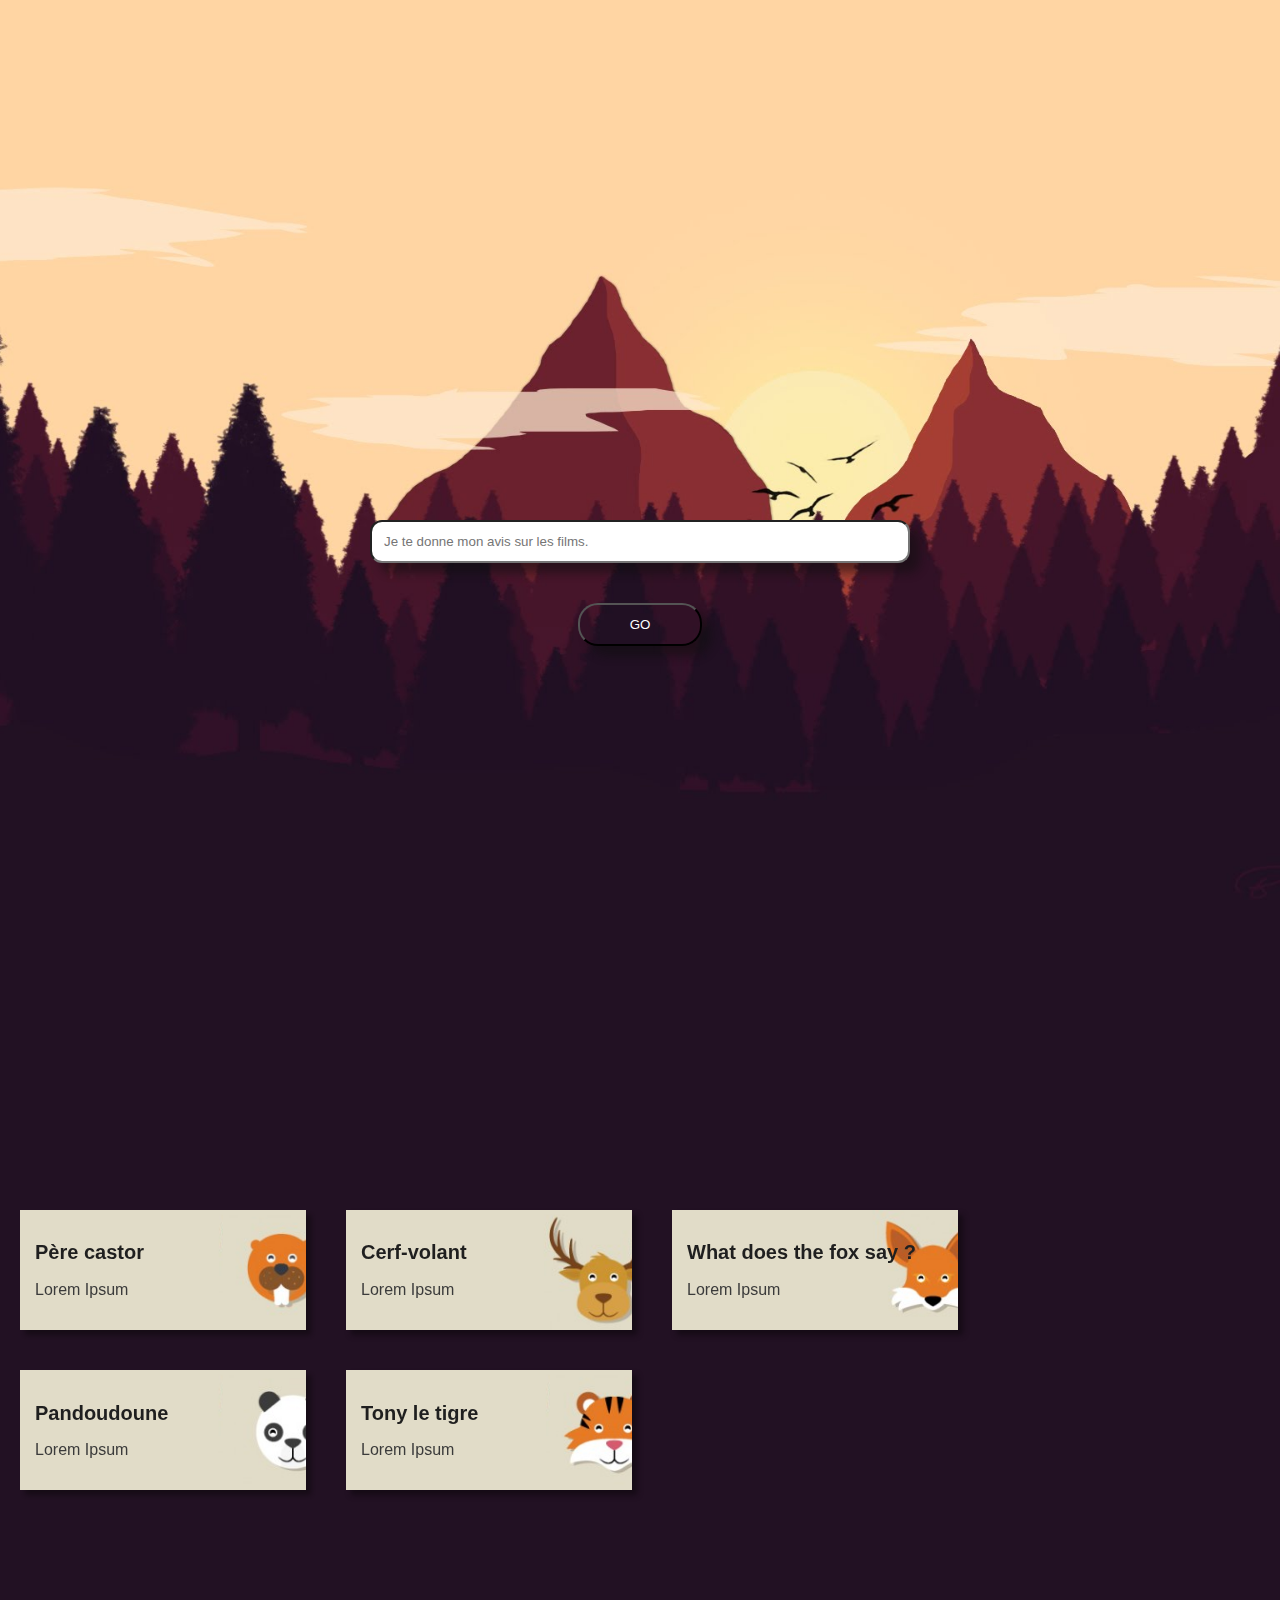
==== commit 991a2b0c: "version 2" ====
--- a/index.html
+++ b/index.html
@@ -1,42 +1,52 @@
 <!Doctype html>
 
 <html>
-    <head>
-        <title>Site web</title>
-        <meta type="description" content="Site web">
-        <meta charset="UTF-8">
-        <link rel="stylesheet" href="index.css"/>
-    </head>
-    <body>
-        <header>
-            <h1>Coming Soon...</h1>
-        </header>
-        <section>
-            <article>
-                <div id="Castor" class="bg-img"></div>
-                <h2>Père castor</h2>
-                <p>Lorem Ipsum</p>
-            </article>
-            <article>
-                <div id="Cerfvolant" class="bg-img"></div>
-                <h2>Cerf-volant</h2>
-                <p>Lorem Ipsum</p>
-            </article>
-            <article>
-                <div id="fox" class="bg-img"></div>
-                <h2>What does the fox say ?</h2>
-                <p>Lorem Ipsum</p>
-            </article>
-            <article>
-                <div id="Panda" class="bg-img"></div>
-                <h2>Pandoudoune</h2>
-                <p>Lorem Ipsum</p>
-            </article>
-            <article>
-                <div id="Tigre" class="bg-img"></div>
-                <h2>Tony le tigre</h2>
-                <p>Lorem Ipsum</p>
-            </article>       
-        </section>
-    </body>
+
+<head>
+    <title>Site web</title>
+    <meta type="description" content="Site web">
+    <meta charset="UTF-8">
+    <link rel="stylesheet" href="index.css" />
+</head>
+<!-- Javascript -->
+<script src="scripts/anim.js"></script>
+<script src="index.js"></script>
+
+<body>
+    <header>
+        <h1 class="titre">Coming Soon...</h1>
+        <input id="movie" type="text" name="movie" placeholder="Je te donne mon avis sur les films.">
+        <button onclick="getValue()">GO</button>
+        <script src="index.js"></script>
+        <p class="toast" id="answer"></p>
+    </header>
+    <section>
+        <article>
+            <div id="Castor" class="bg-img"></div>
+            <h2>Père castor</h2>
+            <p>Lorem Ipsum</p>
+        </article>
+        <article>
+            <div id="Cerfvolant" class="bg-img"></div>
+            <h2>Cerf-volant</h2>
+            <p>Lorem Ipsum</p>
+        </article>
+        <article>
+            <div id="fox" class="bg-img"></div>
+            <h2>What does the fox say ?</h2>
+            <p>Lorem Ipsum</p>
+        </article>
+        <article>
+            <div id="Panda" class="bg-img"></div>
+            <h2>Pandoudoune</h2>
+            <p>Lorem Ipsum</p>
+        </article>
+        <article>
+            <div id="Tigre" class="bg-img"></div>
+            <h2>Tony le tigre</h2>
+            <p>Lorem Ipsum</p>
+        </article>
+    </section>
+</body>
+
 </html>--- a/index.css
+++ b/index.css
@@ -5,6 +5,14 @@
     margin: 0px;
     height: 100%;
 }
+#movie{
+    width: 40%;
+    background-color: white;
+    padding: 10px;
+    margin: 40px;
+}
+
+
 header{
     background-image: url("img/maxresdefault.jpg");
     background-repeat: no-repeat;
@@ -17,6 +25,7 @@
     height: 100%;
     margin: 0px;
 }
+
 h1{
     font-family: Ananda;
     color: rgb(255, 255, 255);
@@ -24,9 +33,7 @@
     font-size: 75px;
     text-align: center;
     letter-spacing: 5px;
-    background-color: rgba(58, 58, 58, 0.3);
-    border: solid 2px white;
-    padding: 25px;    
+    opacity: 0;    
     transition: letter-spacing 1s ease-in-out
 }
 @font-face{
@@ -38,6 +45,38 @@
 h1:hover{
     letter-spacing: 15px;
 }
+
+#movie{
+    padding: 12px;
+    box-shadow: 10px 10px 10px rgba(15, 15, 15, 0.493);
+    border-radius: 12px;
+}
+
+button{
+    padding: 12px;
+    padding-left: 50px;
+    padding-right: 50px;
+    box-shadow: 10px 10px 10px rgba(15, 15, 15, 0.493);
+    background-color: rgba(255, 255, 255, 0);
+    color: white;
+    border-radius: 20px;
+}
+
+button:hover{
+    background-color: rgb(196, 23, 23);
+    border-color:rgb(196, 23, 23);    
+}
+
+.toast {
+    position: fixed;
+    bottom: 0;
+    margin: auto;
+    color: white;
+    opacity: 0;
+    background-color: rgba(0, 0, 0, 0.74);
+    padding: 15px;
+}
+
 section{
     min-height : 100%;
     background-color: #221123;
@@ -74,7 +113,7 @@
     z-index: -1;
 }
 
-#fox{     background-image: url("img/fox.png");}
+#fox{     background-image: url("img/Fox.png");}
 #Cerfvolant{     background-image: url("img/Cerf.png");}
 #Castor{     background-image: url("img/Castor.png");}
 #Panda{     background-image: url("img/Panda.png");}
@@ -101,6 +140,9 @@
     article{
         width: 80%;
     }
+    #movie{
+        width:80%;
+    }
 }
 /* For Tablet Only */
 @media only screen and (max-width: 768px) and (min-width: 900px){
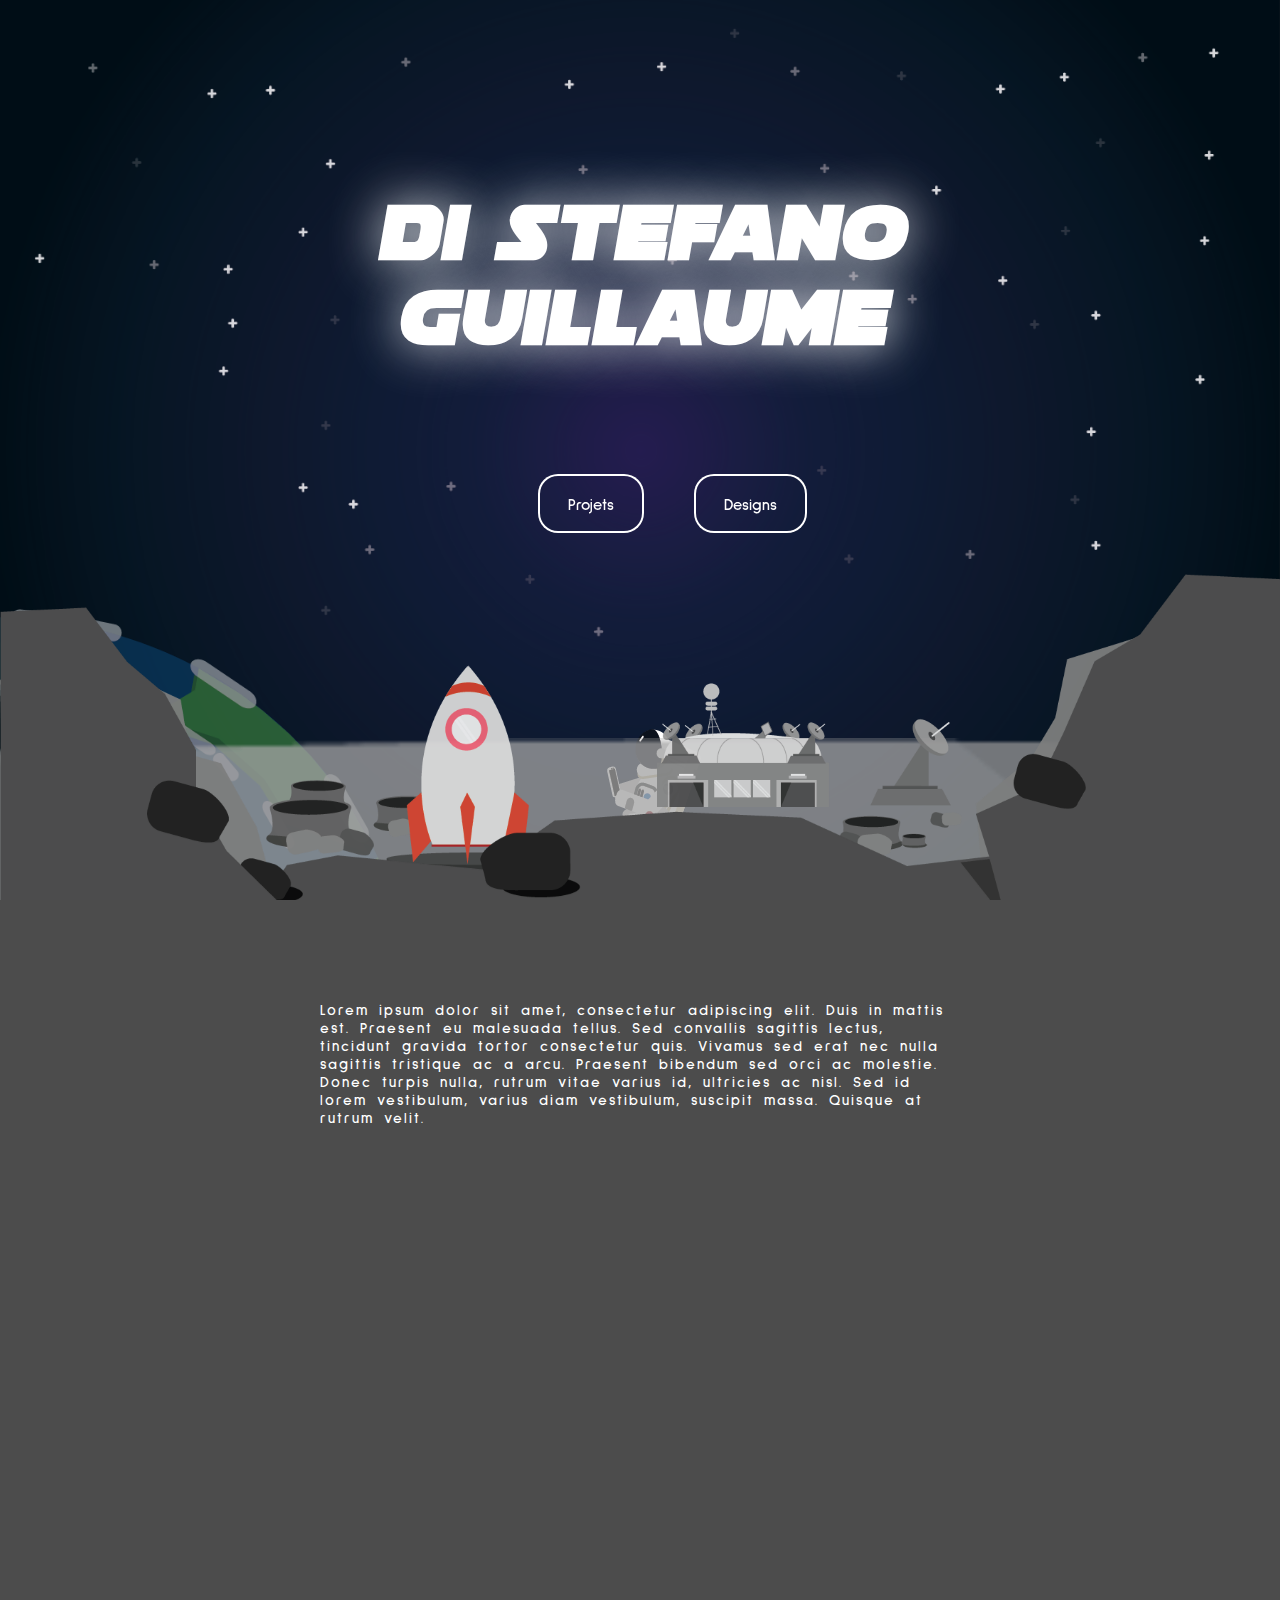
==== commit c5f758ec: "v0.1" ====
--- a/index.html
+++ b/index.html
@@ -3,50 +3,40 @@
 <html>
 
 <head>
-    <title>Site web</title>
-    <meta type="description" content="Site web">
+    <title>Coming Soon...</title>
+    <meta name="description" content="Coming Sooooon...">
     <meta charset="UTF-8">
+    <meta name="viewport" content="width=device-width, initial-scale=1.0">
     <link rel="stylesheet" href="index.css" />
 </head>
-<!-- Javascript -->
-<script src="scripts/anim.js"></script>
-<script src="index.js"></script>
+
 
 <body>
-    <header>
-        <h1 class="titre">Coming Soon...</h1>
-        <input id="movie" type="text" name="movie" placeholder="Je te donne mon avis sur les films.">
-        <button onclick="getValue()">GO</button>
-        <script src="index.js"></script>
-        <p class="toast" id="answer"></p>
+ <header class="scene-container">
+	  <div class="parallax-container">
+        <div class="parallax-layer layer-1" data-parallax-speed="0.1" data-max-scroll="2700"></div>
+        <div class="parallax-layer layer-2" data-parallax-speed="0.3" data-max-scroll="2700"></div>
+        <div class="parallax-layer layer-3" data-parallax-speed="0.1" data-max-scroll="2700"></div>
+        <div class="parallax-layer Titre">
+            <h1 style="text-align:center">DI STEFANO<br>Guillaume</h1>
+        </div>
+        <div class="wrap">
+                <a href="#" class="button"><b>Projets</b> </a> 
+                <a href="#" class="button"><b>Designs</b></a>
+        </div>
+		<div class="parallax-layer layer-5" data-parallax-speed="0.5" data-max-scroll="2700"></div>
+		<div class="parallax-layer layer-6" data-parallax-speed="0.5" data-max-scroll="2700"></div>
+		 <div class="parallax-layer layer-top" data-parallax-speed="1.0" data-max-scroll="2700"></div>
+	  </div>
     </header>
-    <section>
-        <article>
-            <div id="Castor" class="bg-img"></div>
-            <h2>Père castor</h2>
-            <p>Lorem Ipsum</p>
-        </article>
-        <article>
-            <div id="Cerfvolant" class="bg-img"></div>
-            <h2>Cerf-volant</h2>
-            <p>Lorem Ipsum</p>
-        </article>
-        <article>
-            <div id="fox" class="bg-img"></div>
-            <h2>What does the fox say ?</h2>
-            <p>Lorem Ipsum</p>
-        </article>
-        <article>
-            <div id="Panda" class="bg-img"></div>
-            <h2>Pandoudoune</h2>
-            <p>Lorem Ipsum</p>
-        </article>
-        <article>
-            <div id="Tigre" class="bg-img"></div>
-            <h2>Tony le tigre</h2>
-            <p>Lorem Ipsum</p>
-        </article>
+
+    <section class="content">
+        <h3>Lorem ipsum dolor sit amet, consectetur adipiscing elit. Duis in mattis est. Praesent eu malesuada tellus. Sed convallis sagittis lectus, tincidunt gravida tortor consectetur quis. Vivamus sed erat nec nulla sagittis tristique ac a arcu. Praesent bibendum sed orci ac molestie. Donec turpis nulla, rutrum vitae varius id, ultricies ac nisl. Sed id lorem vestibulum, varius diam vestibulum, suscipit massa. Quisque at rutrum velit.</h3>
+        </div>
     </section>
+        
+  
+    <script src="index.js"></script>
+
 </body>
-
 </html>--- a/index.css
+++ b/index.css
@@ -1,154 +1,246 @@
-html{
-    height: 100%;
-}
-body{
-    margin: 0px;
-    height: 100%;
-}
-#movie{
-    width: 40%;
-    background-color: white;
-    padding: 10px;
-    margin: 40px;
-}
-
-
-header{
-    background-image: url("img/maxresdefault.jpg");
+body {
+    background: #4c4c4c;
+    margin: 0;
+  }
+  
+  .scene-container {
+      overflow: visible;
+      position: absolute;
+      top: 0;
+      left: 0;
+      
+  }
+  
+  .parallax-container {
+    position: absolute;
+    overflow: visible;
+    width: 2560px;
+    height: 1440px;
+    background: #4c4c4c;
+    z-index: 1;
+  }
+  .parallax-layer {
+    width: 100vw;
+    height:100vh;
+    position: fixed;
+    left: 0;
+    top: 0;
+    background-position: bottom center;
+    background-repeat: repeat-x;
+  
+  }
+
+  .layer-1 {
+    z-index: 1;
+    background-image: url(img/BG_1.png);
+       -webkit-background-size: cover;
+    -moz-background-size: cover;
+    -o-background-size: cover;
+    background-size: cover;
+  }
+  .layer-2 {
+    top:30%; 
+    z-index: 2;
+    opacity: 0.75;
+    background-image: url(img/BG_2.png);
+       -webkit-background-size: cover;
+    -moz-background-size: cover;
+    -o-background-size: cover;
+    background-size: 100%;
+  }
+  .layer-3 { 
+    z-index: 3;
+    background-image: url(img/Spationaute.png);
+    -webkit-background-size: auto;
+    -moz-background-size: auto;
+    -o-background-size: auto;
+    background-size: auto;
     background-repeat: no-repeat;
-    background-size: cover;
-    background-position: center;
+    animation: myfirst 15s infinite;
+}
+
+@keyframes myfirst {
+    0%   {left: 400px; top: -375px;}
+    25%  {left: 350px; top: -350px;}
+    50%  {left: 400px; top: -375px;}
+    75%  {left: 350px; top: -350px;}
+    100% {left: 400px; top: -375px;}
+}
+
+  .layer-5 {
+    top:82%; 
+    opacity: 0.75;
+    z-index: 5;
+    background-image: url(img/BG_3.png);
+    -webkit-background-size: cover;
+    -moz-background-size: cover;
+    -o-background-size: cover;
+    background-size: 100;
+  }
+  .layer-6 { 
+    top:5%; 
+    opacity: 0.95;
+    z-index: 6;
+    background-image: url(img/BG_4.png);
+    -webkit-background-size: cover;
+    -moz-background-size: cover;
+    -o-background-size: cover;
+    background-size: 100%;
+  }
+  
+  .layer-top {
+      top:20px;
+    z-index: 7;
+    background-image: url(img/BG_5.png);
+     -webkit-background-size: cover;
+    -moz-background-size: cover;
+    -o-background-size: cover;
+    background-size: 100%;
+  }
+
+  .Titre { 
+    z-index: 6;
+    top:15%;
+    font-size: 40px;  
+    color: white;
+    text-shadow: 0px 0px 50px rgba(255, 255, 255, 0.87);
+    font-family: soloist;
+}
+
+  .content {
+    position: absolute;
+    display: flex;
+    flex-direction: row;
+    justify-content: space-between;
+    top: 100vh;
+    background: #4c4c4c;
+    width: 100vw;
+    min-height: 100vh;
+    z-index: 8;
+  }
+
+  .content img{
+      width: 100px;
+      height: 100px;
+  }
+  .content h3{
+    margin-top: 100px;
+    margin-left: 25%;
+    margin-right: 25%;
+    font-size: 15px;
+    color: white;
+    font-family: SulphurPoint;
+    letter-spacing: 2px;
+
+}
+  .presentation {
     display: flex;
     flex-direction: column;
-    justify-content: center;
-    align-items: center;
-    height: 100%;
-    margin: 0px;
-}
-
-h1{
-    font-family: Ananda;
-    color: rgb(255, 255, 255);
-    text-shadow: 4px 4px rgba(41, 41, 41, 0.7);
-    font-size: 75px;
-    text-align: center;
-    letter-spacing: 5px;
-    opacity: 0;    
-    transition: letter-spacing 1s ease-in-out
-}
+  }
+
+
+.wrap {
+  display: flex;
+  flex-direction: row;
+  justify-content: space-between;
+  z-index: 8;
+	position: fixed;
+	top: 60%;
+	left: 47%;
+	margin-top: -86px;
+	margin-left: -89px;
+	text-align: center;
+}
+
+a {
+	-webkit-transition: all 200ms cubic-bezier(0.390, 0.500, 0.150, 1.360);
+	-moz-transition: all 200ms cubic-bezier(0.390, 0.500, 0.150, 1.360);
+	-ms-transition: all 200ms cubic-bezier(0.390, 0.500, 0.150, 1.360);
+	-o-transition: all 200ms cubic-bezier(0.390, 0.500, 0.150, 1.360);
+	transition: all 200ms cubic-bezier(0.390, 0.500, 0.150, 1.360);
+	display: block;
+	margin: 20px auto;
+	max-width: 180px;
+	text-decoration: none;
+	border-radius: 20px;
+	padding: 20px 30px;
+}
+
+a.button {
+	color: rgb(255, 255, 255);
+  box-shadow: rgb(255, 255, 255) 0 0px 0px 2px inset;
+  font-family: SulphurPoint;
+  margin-right: 25px;
+  margin-left: 25px;
+}
+
+a.button:hover {
+	color: rgb(0,0,0);
+  box-shadow: rgb(255, 255, 255) 0 0px 0px 40px inset;
+  margin-right: 25px;
+  margin-left: 25px;
+}
+
 @font-face{
-    font-family: Ananda;    
-    src: url(font/Ananda-Personal-Use.ttf);
-}
-@import url('https://fonts.googleapis.com/css?family=Roboto');
-
-h1:hover{
-    letter-spacing: 15px;
-}
-
-#movie{
-    padding: 12px;
-    box-shadow: 10px 10px 10px rgba(15, 15, 15, 0.493);
-    border-radius: 12px;
-}
-
-button{
-    padding: 12px;
-    padding-left: 50px;
-    padding-right: 50px;
-    box-shadow: 10px 10px 10px rgba(15, 15, 15, 0.493);
-    background-color: rgba(255, 255, 255, 0);
-    color: white;
-    border-radius: 20px;
-}
-
-button:hover{
-    background-color: rgb(196, 23, 23);
-    border-color:rgb(196, 23, 23);    
-}
-
-.toast {
-    position: fixed;
-    bottom: 0;
-    margin: auto;
-    color: white;
-    opacity: 0;
-    background-color: rgba(0, 0, 0, 0.74);
-    padding: 15px;
-}
-
-section{
-    min-height : 100%;
-    background-color: #221123;
-    display: flex;
-    flex-direction: row;
-    justify-content: flex-start;
-    align-content: center;
-    flex-wrap: wrap;
-}
-article{
-    position: relative;
-    padding: 15px;
-    width: 20%;
-    box-shadow: 5px 5px 5px #140a14dc;
-    margin: 20px;
-    background-image: url("img/Background.png");
-    background-repeat: no-repeat;
-    background-size: cover;
-    background-position: center;
-    filter: grayscale(0);
-    overflow: hidden;
-    transition: filter 1s ease-in-out
-
-}
-.bg-img{
-    position: absolute;
-    top: 0;
-    left: 0;
-    width: 100%;
-    height: 100%;
-    background-repeat: no-repeat;
-    background-size: cover;
-    background-position: center;
-    z-index: -1;
-}
-
-#fox{     background-image: url("img/Fox.png");}
-#Cerfvolant{     background-image: url("img/Cerf.png");}
-#Castor{     background-image: url("img/Castor.png");}
-#Panda{     background-image: url("img/Panda.png");}
-#Tigre{     background-image: url("img/Tigre.png");}
-
-article:hover .bg-img{
-    filter: grayscale(0.5);
-    transform: translate(50px, 0px);
-
-}
-h2{
-    color: rgb(31, 31, 31);
-    font-family: 'Roboto', sans-serif;
-    font-size: 20px;
-    
-}
-p{
-    color: rgb(59, 59, 59);
-    font-family: 'Roboto', sans-serif;
-}
+  font-family: SulphurPoint;    
+  src: url(font/SulphurPoint-Bold.otf);
+}
+@font-face{
+  font-family: soloist;    
+  src: url(font/soloist.ttf);
+}
+
+
 
 /* For Mobiles Only*/
 @media only screen and (max-width: 600px) {
-    article{
-        width: 80%;
-    }
-    #movie{
-        width:80%;
-    }
+  .Titre { 
+    z-index: 6;
+    top:10%;
+    font-size: 25px;  
+    color: white;
+    text-shadow: 0px 0px 40px rgba(255, 255, 255, 0.87);
+  }
+  
+  .wrap {
+    top: 45%;
+    left: 40%;
+  }
+
+  .layer-2 {
+    top:-200px; 
+  }
+
+  .layer-5 {
+    top: 450px; 
+  }
+
+  .layer-6 {
+    top: -200px; 
+  }
+
+  .layer-top {
+    top: -200px; 
+  }
+
+  .content {
+    top: 70vh;
+    width: 100%;
+    min-height: 150vh;
+    z-index: 8;
+  }
+  .content h3{
+    margin-top: 75px;
+    margin-left: 5%;
+    margin-right: 5%;
+    font-size: 12px;
+  }
 }
 /* For Tablet Only */
 @media only screen and (max-width: 768px) and (min-width: 900px){
-    article{
-        width: 40%;
-    }
+  article{
+      width: 40%;
+  }
 }
 
 /* For Dekstop Only */
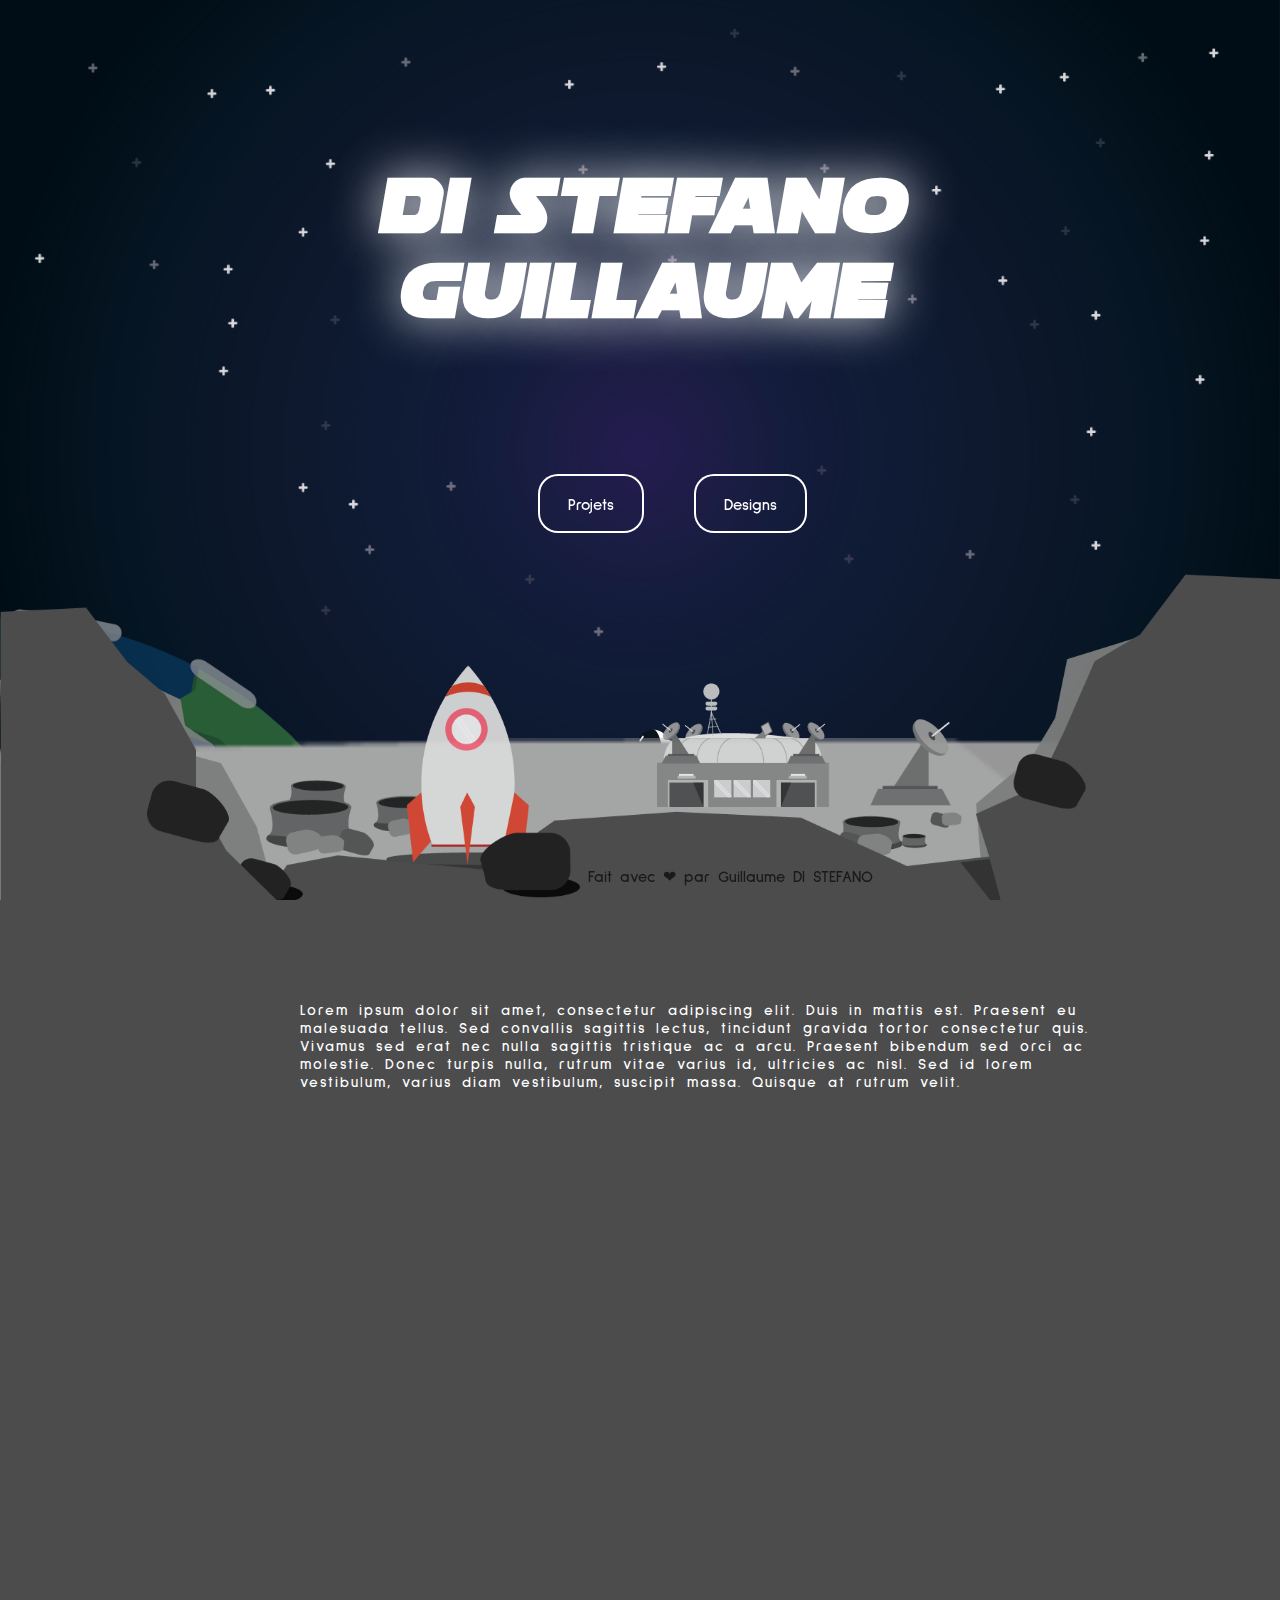
==== commit a2d081f3: "v0.2" ====
--- a/index.html
+++ b/index.html
@@ -21,21 +21,22 @@
             <h1 style="text-align:center">DI STEFANO<br>Guillaume</h1>
         </div>
         <div class="wrap">
-                <a href="#" class="button"><b>Projets</b> </a> 
-                <a href="#" class="button"><b>Designs</b></a>
+                <a href="projets/projets.html" class="button"><b>Projets</b> </a> 
+                <a href="design/design.html" class="button"><b>Designs</b></a>
         </div>
 		<div class="parallax-layer layer-5" data-parallax-speed="0.5" data-max-scroll="2700"></div>
 		<div class="parallax-layer layer-6" data-parallax-speed="0.5" data-max-scroll="2700"></div>
 		 <div class="parallax-layer layer-top" data-parallax-speed="1.0" data-max-scroll="2700"></div>
-	  </div>
+      </div>
     </header>
 
     <section class="content">
         <h3>Lorem ipsum dolor sit amet, consectetur adipiscing elit. Duis in mattis est. Praesent eu malesuada tellus. Sed convallis sagittis lectus, tincidunt gravida tortor consectetur quis. Vivamus sed erat nec nulla sagittis tristique ac a arcu. Praesent bibendum sed orci ac molestie. Donec turpis nulla, rutrum vitae varius id, ultricies ac nisl. Sed id lorem vestibulum, varius diam vestibulum, suscipit massa. Quisque at rutrum velit.</h3>
         </div>
     </section>
-        
-  
+    <footer>
+            <p>Fait avec ❤ par <b>Guillaume DI STEFANO</b></p>
+    </footer>
     <script src="index.js"></script>
 
 </body>
--- a/index.css
+++ b/index.css
@@ -56,10 +56,10 @@
     -o-background-size: auto;
     background-size: auto;
     background-repeat: no-repeat;
-    animation: myfirst 15s infinite;
-}
-
-@keyframes myfirst {
+    animation: Spationaute 15s infinite;
+}
+
+@keyframes Spationaute {
     0%   {left: 400px; top: -375px;}
     25%  {left: 350px; top: -350px;}
     50%  {left: 400px; top: -375px;}
@@ -69,7 +69,6 @@
 
   .layer-5 {
     top:82%; 
-    opacity: 0.75;
     z-index: 5;
     background-image: url(img/BG_3.png);
     -webkit-background-size: cover;
@@ -100,7 +99,7 @@
 
   .Titre { 
     z-index: 6;
-    top:15%;
+    top:12%;
     font-size: 40px;  
     color: white;
     text-shadow: 0px 0px 50px rgba(255, 255, 255, 0.87);
@@ -112,10 +111,10 @@
     display: flex;
     flex-direction: row;
     justify-content: space-between;
-    top: 100vh;
+    top: 100%;
     background: #4c4c4c;
-    width: 100vw;
-    min-height: 100vh;
+    width: 175%;
+    min-height: 100%;
     z-index: 8;
   }
 
@@ -125,8 +124,8 @@
   }
   .content h3{
     margin-top: 100px;
-    margin-left: 25%;
-    margin-right: 25%;
+    margin-left: 300px;
+    margin-right: 50%;
     font-size: 15px;
     color: white;
     font-family: SulphurPoint;
@@ -180,6 +179,17 @@
   margin-right: 25px;
   margin-left: 25px;
 }
+footer{
+  z-index: 10;
+  text-align: center;
+  margin-left: 90px;
+  position:absolute;
+  bottom:0;
+  width:100%;
+  height:50px;
+  color: rgb(26, 26, 26);
+  font-family: SulphurPoint;
+  }
 
 @font-face{
   font-family: SulphurPoint;    
@@ -226,7 +236,7 @@
   .content {
     top: 70vh;
     width: 100%;
-    min-height: 150vh;
+    min-height: 100%;
     z-index: 8;
   }
   .content h3{
@@ -235,6 +245,20 @@
     margin-right: 5%;
     font-size: 12px;
   }
+  footer{
+    z-index: 10;
+    text-align: center;
+    margin-left: 90px;
+    position:absolute;
+    bottom:0;
+    width:100%;
+    height:50px;
+    color: rgb(26, 26, 26);
+    font-family: SulphurPoint;
+    }
+    heder{
+      position:relative;
+    }
 }
 /* For Tablet Only */
 @media only screen and (max-width: 768px) and (min-width: 900px){
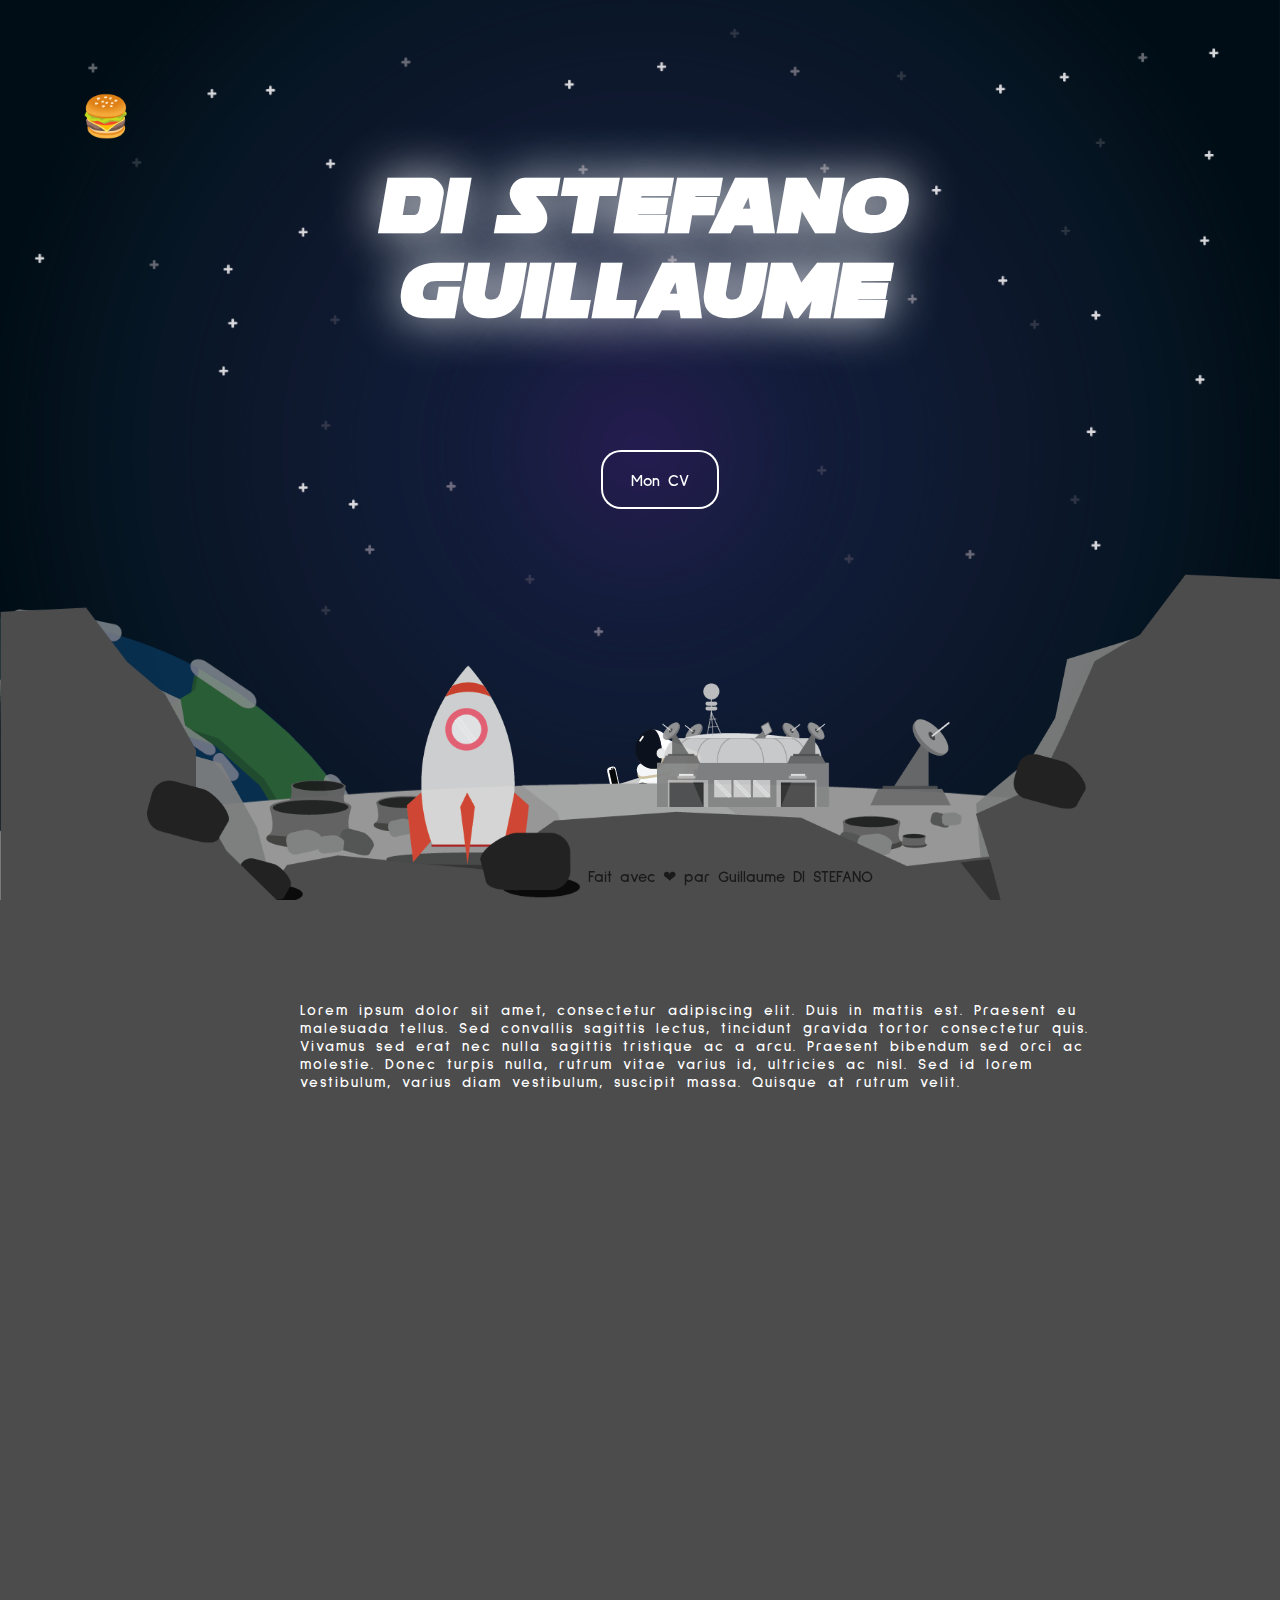
==== commit 0d41a6d8: "v0.3" ====
--- a/index.html
+++ b/index.html
@@ -3,7 +3,7 @@
 <html>
 
 <head>
-    <title>Coming Soon...</title>
+    <title>DI STEFANO Guillaume</title>
     <meta name="description" content="Coming Sooooon...">
     <meta charset="UTF-8">
     <meta name="viewport" content="width=device-width, initial-scale=1.0">
@@ -20,24 +20,30 @@
         <div class="parallax-layer Titre">
             <h1 style="text-align:center">DI STEFANO<br>Guillaume</h1>
         </div>
-        <div class="wrap">
-                <a href="projets/projets.html" class="button"><b>Projets</b> </a> 
-                <a href="design/design.html" class="button"><b>Designs</b></a>
-        </div>
+        <a href="img/CV.png" class="button calltoaction" data-parallax-speed="1" data-max-scroll="1000"><b>Mon CV</b> </a> 
 		<div class="parallax-layer layer-5" data-parallax-speed="0.5" data-max-scroll="2700"></div>
 		<div class="parallax-layer layer-6" data-parallax-speed="0.5" data-max-scroll="2700"></div>
 		 <div class="parallax-layer layer-top" data-parallax-speed="1.0" data-max-scroll="2700"></div>
-      </div>
+    </div>
     </header>
 
     <section class="content">
         <h3>Lorem ipsum dolor sit amet, consectetur adipiscing elit. Duis in mattis est. Praesent eu malesuada tellus. Sed convallis sagittis lectus, tincidunt gravida tortor consectetur quis. Vivamus sed erat nec nulla sagittis tristique ac a arcu. Praesent bibendum sed orci ac molestie. Donec turpis nulla, rutrum vitae varius id, ultricies ac nisl. Sed id lorem vestibulum, varius diam vestibulum, suscipit massa. Quisque at rutrum velit.</h3>
         </div>
+        <button class="menuOpen">🍔</button>
+        <nav class="menu closed">
+          <ul class="menuList">
+            <li><a href="design/design.html">Design</a></li>
+            <li><a href="projets/projets.html">Projets</a></li>
+            <li><a href="marketing/marketing.html">Marketing</a></li>
+          </ul>
+        </nav>
     </section>
     <footer>
             <p>Fait avec ❤ par <b>Guillaume DI STEFANO</b></p>
     </footer>
     <script src="index.js"></script>
+    <script src="menu.js"></script>
 
 </body>
 </html>--- a/index.css
+++ b/index.css
@@ -1,3 +1,76 @@
+@import url(https://fonts.googleapis.com/css?family=Material+Icons|Roboto:400,700);
+
+/*MENU*/
+
+ul {
+  list-style: none;
+  padding: 0;
+}
+
+a {
+  text-decoration: none;
+}
+
+button {
+  position: fixed;
+  font-size: 40px;
+  width: 300px;
+  top: 10%;
+  right: 80%;
+  z-index: 100;
+  background: rgba(0, 0, 0, 0);
+  border-color: rgba(0, 0, 0, 0);
+  color: white;
+}
+
+.menuList {
+  margin: 0 auto;
+  transform: translateY(50%);
+}
+
+.menuList a {
+  color: #ffffff;
+  text-transform: uppercase;
+  font-family: SulphurPoint;
+  text-align:center;
+}
+
+.menuList a:hover {
+  color: #3daef0;
+  font-size: 50px;
+  text-shadow: 0px 0px 50px #b1f6ffe0;
+}
+
+.menu{
+  background-color: rgba(49, 49, 49, 0.9);
+  position: fixed;
+  top: 0;
+  left: 0;
+  width: 0%;
+  height: 0%;
+  opacity: 1;
+  transition: 1s all ease-out;
+}
+
+.menu li {
+  font-size: 2rem;
+  line-height: 3rem;
+  padding-left: 30px;
+}
+
+.menu.closed {
+  display: none;
+}
+
+.menu.open {
+  display: block;
+  opacity: 1;
+  width: 100%;
+  height: 100%;
+}
+
+/*CORP*/
+
 body {
     background: #4c4c4c;
     margin: 0;
@@ -68,13 +141,13 @@
 }
 
   .layer-5 {
-    top:82%; 
+    top:5%; 
     z-index: 5;
     background-image: url(img/BG_3.png);
     -webkit-background-size: cover;
     -moz-background-size: cover;
     -o-background-size: cover;
-    background-size: 100;
+    background-size: 100%;
   }
   .layer-6 { 
     top:5%; 
@@ -104,6 +177,12 @@
     color: white;
     text-shadow: 0px 0px 50px rgba(255, 255, 255, 0.87);
     font-family: soloist;
+    animation: titre 3s;
+}
+
+@keyframes titre{
+  from   {top: 850px;}
+  to     {top: 90px;}
 }
 
   .content {
@@ -138,17 +217,12 @@
   }
 
 
-.wrap {
-  display: flex;
-  flex-direction: row;
-  justify-content: space-between;
+.calltoaction {
   z-index: 8;
 	position: fixed;
 	top: 60%;
-	left: 47%;
-	margin-top: -86px;
-	margin-left: -89px;
-	text-align: center;
+	left: 45%;
+	margin-top: -90px;
 }
 
 a {
@@ -165,7 +239,7 @@
 	padding: 20px 30px;
 }
 
-a.button {
+.button {
 	color: rgb(255, 255, 255);
   box-shadow: rgb(255, 255, 255) 0 0px 0px 2px inset;
   font-family: SulphurPoint;
@@ -173,14 +247,14 @@
   margin-left: 25px;
 }
 
-a.button:hover {
+.button:hover {
 	color: rgb(0,0,0);
   box-shadow: rgb(255, 255, 255) 0 0px 0px 40px inset;
   margin-right: 25px;
   margin-left: 25px;
 }
 footer{
-  z-index: 10;
+  z-index: 9;
   text-align: center;
   margin-left: 90px;
   position:absolute;
@@ -206,37 +280,42 @@
 @media only screen and (max-width: 600px) {
   .Titre { 
     z-index: 6;
-    top:10%;
+    top:10px;
     font-size: 25px;  
     color: white;
     text-shadow: 0px 0px 40px rgba(255, 255, 255, 0.87);
   }
-  
-  .wrap {
-    top: 45%;
-    left: 40%;
+
+  @keyframes titre{
+    from   {top: 500px;}
+    to     {top: 10px;}
+  }
+  
+  .calltoaction {
+    top: 275px;
+    left: 35%;
   }
 
   .layer-2 {
-    top:-200px; 
+    top:-350px; 
   }
 
   .layer-5 {
-    top: 450px; 
+    top: -375px; 
   }
 
   .layer-6 {
-    top: -200px; 
+    top: -375px; 
   }
 
   .layer-top {
-    top: -200px; 
+    top: -375px; 
   }
 
   .content {
-    top: 70vh;
+    top: 400px;
     width: 100%;
-    min-height: 100%;
+    min-height: 1000px;
     z-index: 8;
   }
   .content h3{
@@ -246,28 +325,70 @@
     font-size: 12px;
   }
   footer{
-    z-index: 10;
-    text-align: center;
-    margin-left: 90px;
-    position:absolute;
-    bottom:0;
-    width:100%;
-    height:50px;
-    color: rgb(26, 26, 26);
-    font-family: SulphurPoint;
-    }
-    heder{
-      position:relative;
-    }
+    top: 380px;
+    margin-left: 0px;
+  }
+  .menuOpen{
+    top: 88%;
+    left: 325px;
+    width: 75px;
+  } 
 }
 /* For Tablet Only */
-@media only screen and (max-width: 768px) and (min-width: 900px){
-  article{
-      width: 40%;
-  }
-}
-
-/* For Dekstop Only */
-@media only screen and (min-width: 900px){
-
+@media only screen and (max-width: 1200px) and (min-width: 600px){
+  .Titre { 
+    z-index: 6;
+    top:100px;
+    font-size: 35px;  
+    color: white;
+    text-shadow: 0px 0px 40px rgba(255, 255, 255, 0.87);
+  }
+
+  @keyframes titre{
+    from   {top: 300px;}
+    to     {top: 100px;}
+  }
+  
+  .calltoaction {
+    top: 400px;
+    left: 44%;
+  }
+
+  .layer-2 {
+    top:-150px; 
+  }
+
+  .layer-5 {
+    top: -150px; 
+  }
+
+  .layer-6 {
+    top: -150px; 
+  }
+
+  .layer-top {
+    top: -150px; 
+  }
+
+  .content {
+    top: 600px;
+    width: 100%;
+    min-height: 1000px;
+    z-index: 8;
+  }
+  .content h3{
+    margin-top: 75px;
+    margin-left: 5%;
+    margin-right: 5%;
+    font-size: 12px;
+  }
+  footer{
+    top: 600px;
+    margin-left: 0px;
+  }
+
+  .menuOpen{
+    top: 10px;
+    width: 75px;
+  } 
 }